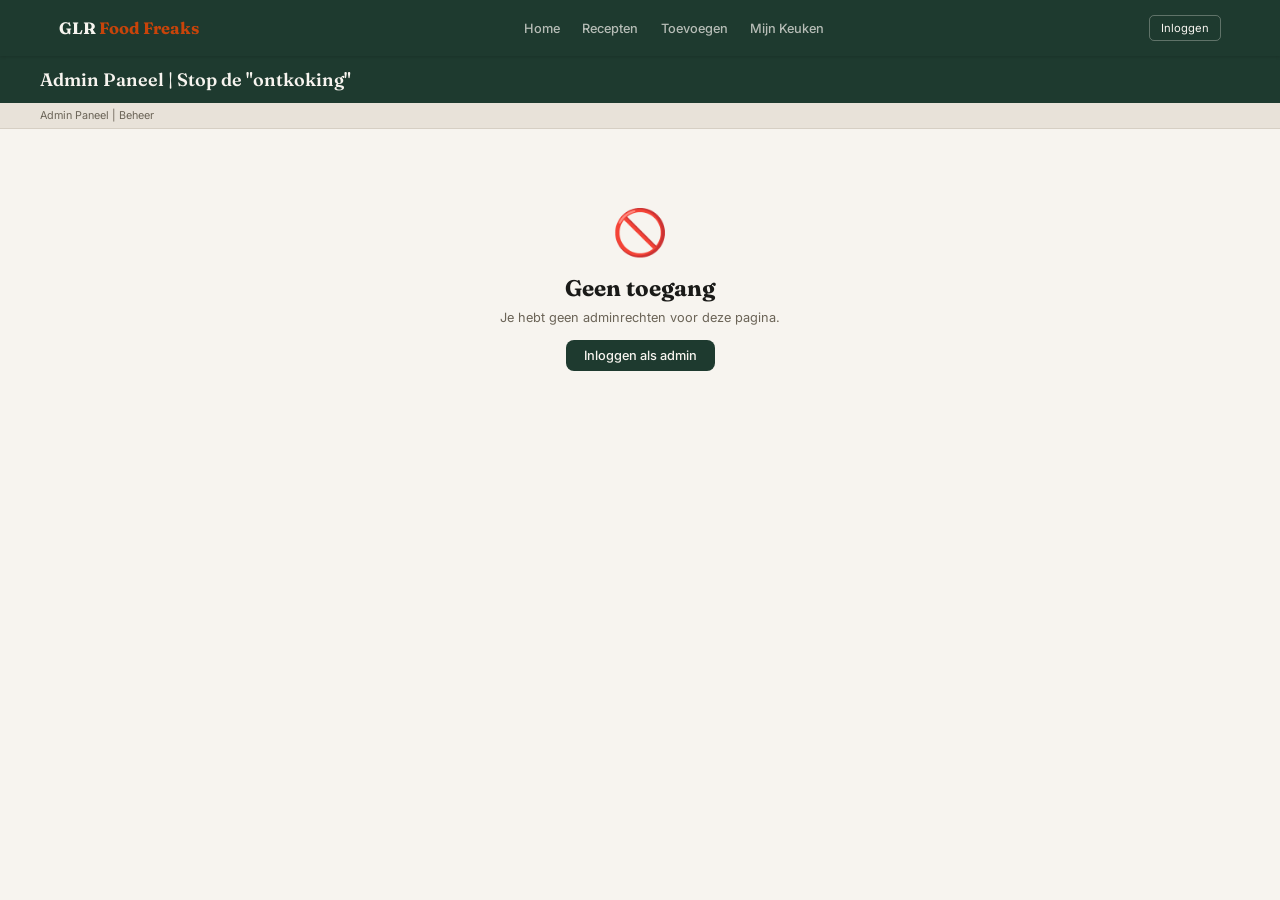
==== admin.html @ 1eb133ed "Add files via upload files" ====
<!DOCTYPE html>
<html lang="nl">
<head>
  <meta charset="UTF-8">
  <meta name="viewport" content="width=device-width, initial-scale=1.0">
  <title>Admin Paneel – Food Freaks</title>
  <link rel="stylesheet" href="css/style.css">
</head>
<body>
  <div id="nav"></div>

  <div class="page-header">
    <div class="page-header-inner">
      <h1>Admin Paneel | Stop de "ontkoking"</h1>
    </div>
  </div>
  <div class="page-sub"><div class="page-sub-inner">Admin Paneel | Beheer</div></div>

  <!-- No access -->
  <div id="noAccess" style="display:none" class="no-access">
    <div class="icon">🚫</div>
    <h2>Geen toegang</h2>
    <p>Je hebt geen adminrechten voor deze pagina.</p>
    <a href="login.html?from=admin.html" class="btn btn-primary" style="margin-top:1rem">Inloggen als admin</a>
  </div>

  <!-- Admin content -->
  <div id="adminContent" style="display:none">
    <div class="container">
      <div style="display:grid;grid-template-columns:1fr 1fr 320px;gap:2rem">

        <!-- Gebruikers -->
        <div style="grid-column:1/3">
          <div class="section-heading">
            <h2>Gebruikersoverzicht</h2>
          </div>
          <p style="font-size:.72rem;color:var(--muted-fg);margin-bottom:.5rem">Tabel met Gebruiker</p>
          <div class="table-wrap" style="margin-bottom:2rem">
            <table>
              <thead>
                <tr><th>Gebruiker</th><th>Rol</th><th>Status</th><th>Acties</th></tr>
              </thead>
              <tbody id="usersBody"></tbody>
            </table>
          </div>

          <!-- Content -->
          <div class="section-heading">
            <h2>Contentoverzicht</h2>
          </div>
          <p style="font-size:.72rem;color:var(--muted-fg);margin-bottom:.5rem">Tabel met Recept</p>
          <div class="table-wrap">
            <table>
              <thead>
                <tr><th>Recept</th><th>Auteur</th><th>Status</th><th>Acties</th></tr>
              </thead>
              <tbody id="contentBody"></tbody>
            </table>
          </div>
        </div>

        <!-- Review queue -->
        <div>
          <div class="section-heading">
            <h2>Review wachtrij</h2>
          </div>
          <div id="queueList"></div>
          <a href="nieuw-recept.html" class="btn btn-primary btn-full" style="margin-top:1.25rem">+ Nieuw Recept</a>
        </div>
      </div>
    </div>
  </div>

  <script src="js/auth.js"></script>
  <script src="js/nav.js"></script>
  <script src="js/data.js"></script>
  <script>
    renderNav('admin.html');
    const user = getSession();

    if (!user || user.role !== 'admin') {
      document.getElementById('noAccess').style.display = 'block';
    } else {
      document.getElementById('adminContent').style.display = 'block';
      renderAll();
    }

    function renderAll() {
      renderUsers();
      renderContent();
      renderQueue();
    }

    function renderUsers() {
      const accounts = getAccounts();
      const body = document.getElementById('usersBody');
      body.innerHTML = accounts.map((a, i) => `
        <tr>
          <td style="font-weight:500">${a.username}</td>
          <td><span class="badge ${a.role === 'admin' ? 'badge-red' : 'badge-gray'}">${a.role}</span></td>
          <td><span class="badge badge-green">Actief</span></td>
          <td>
            <div style="display:flex;gap:.4rem">
              ${a.username !== 'ikbenadmin123'
                ? `<button class="btn btn-sm btn-outline" onclick="toggleAdmin('${a.username}')">
                    ${a.role === 'admin' ? 'Verwijder admin' : 'Maak admin'}
                  </button>
                  <button class="btn btn-sm btn-danger" onclick="verwijderGebruiker('${a.username}')">Verwijder</button>`
                : '<span style="font-size:.72rem;color:var(--muted-fg)">Hoofdaccount</span>'
              }
            </div>
          </td>
        </tr>
      `).join('');
    }

    function renderContent() {
      const recepten = getRecepten();
      const body = document.getElementById('contentBody');
      body.innerHTML = recepten.map(r => `
        <tr>
          <td style="font-weight:500">${r.title}</td>
          <td>${r.author}</td>
          <td>
            <span class="badge ${r.status === 'Gepubliceerd' ? 'badge-green' : 'badge-gray'}">${r.status}</span>
          </td>
          <td>
            <div style="display:flex;gap:.4rem">
              <button class="btn btn-sm btn-outline" onclick="toggleStatus(${r.id})">
                ${r.status === 'Gepubliceerd' ? 'Concept' : 'Publiceer'}
              </button>
              <a href="recept-detail.html?id=${r.id}" class="btn btn-sm btn-outline">Bekijk</a>
              <button class="btn btn-sm btn-danger" onclick="verwijderRecept(${r.id})">Verwijder</button>
            </div>
          </td>
        </tr>
      `).join('');
    }

    function renderQueue() {
      const recepten = getRecepten();
      const concepts = recepten.filter(r => r.status === 'Concept');
      const gepubliceerd = recepten.filter(r => r.status === 'Gepubliceerd');
      const items = [
        { label: 'Nieuwe Recepten te Controleren:', count: concepts.length },
        { label: 'Gepubliceerde Recepten:', count: gepubliceerd.length },
        { label: 'Totaal Recepten:', count: recepten.length },
        { label: 'Geregistreerde Gebruikers:', count: getAccounts().length },
      ];
      document.getElementById('queueList').innerHTML = items.map(item => `
        <div class="queue-item">
          <p>${item.label}</p>
          <span class="queue-count ${item.count > 0 && item.label.includes('Controleren') ? 'highlight' : ''}">${item.count}</span>
        </div>
      `).join('');
    }

    function toggleAdmin(username) {
      const accounts = getAccounts();
      const acc = accounts.find(a => a.username === username);
      if (acc) { acc.role = acc.role === 'admin' ? 'user' : 'admin'; saveAccounts(accounts); }
      renderUsers();
    }

    function verwijderGebruiker(username) {
      if (!confirm('Gebruiker "' + username + '" verwijderen?')) return;
      const accounts = getAccounts().filter(a => a.username !== username);
      saveAccounts(accounts);
      renderUsers();
      renderQueue();
    }

    function toggleStatus(id) {
      const r = getRecept(id);
      if (!r) return;
      r.status = r.status === 'Gepubliceerd' ? 'Concept' : 'Gepubliceerd';
      saveRecept(r);
      renderContent();
      renderQueue();
    }

    function verwijderRecept(id) {
      if (!confirm('Dit recept verwijderen?')) return;
      deleteRecept(id);
      renderContent();
      renderQueue();
    }
  </script>
</body>
</html>
---- css/style.css ----
@import url('https://fonts.googleapis.com/css2?family=Fraunces:opsz,wght@9..144,400;9..144,600;9..144,700&family=Inter:wght@400;500;600&display=swap');

*, *::before, *::after { box-sizing: border-box; margin: 0; padding: 0; }

:root {
  --bg:       #f7f4ef;
  --fg:       #1a1a18;
  --card:     #ffffff;
  --primary:  #1e3a2f;
  --prim-fg:  #f7f4ef;
  --secondary:#e8e2d9;
  --muted:    #ede8e0;
  --muted-fg: #6b6457;
  --accent:   #c8440a;
  --border:   #d6cfc4;
  --display:  'Fraunces', serif;
  --body:     'Inter', sans-serif;
  --radius:   8px;
}

html { font-family: var(--body); background: var(--bg); color: var(--fg); font-size: 15px; }
body { min-height: 100vh; }
a { color: inherit; text-decoration: none; }
button { cursor: pointer; font-family: var(--body); }
input, select, textarea { font-family: var(--body); }

/* ── Nav ── */
#nav {
  position: sticky; top: 0; z-index: 100;
  background: var(--primary); color: var(--prim-fg);
  height: 56px; display: flex; align-items: center;
  box-shadow: 0 1px 3px rgba(0,0,0,.15);
}
.nav-inner {
  max-width: 1200px; margin: 0 auto; padding: 0 1.25rem;
  width: 100%; display: flex; align-items: center; justify-content: space-between;
}
.nav-logo { font-family: var(--display); font-weight: 700; font-size: 1.1rem; }
.nav-logo span { color: var(--accent); }
.nav-links { display: flex; gap: 1.5rem; align-items: center; }
.nav-links a {
  font-size: .85rem; font-weight: 500; color: rgba(247,244,239,.7);
  transition: color .15s;
}
.nav-links a:hover, .nav-links a.active { color: var(--accent); }
.nav-right { display: flex; gap: .6rem; align-items: center; }
.nav-user { font-size: .75rem; color: rgba(247,244,239,.7); }
.badge-admin {
  background: rgba(200,68,10,.8); color: #fff;
  font-size: .65rem; font-weight: 700; padding: 1px 5px; border-radius: 4px;
  margin-left: 5px; vertical-align: middle;
}
.btn-nav {
  font-size: .75rem; border: 1px solid rgba(247,244,239,.3);
  background: transparent; color: var(--prim-fg);
  padding: .35rem .75rem; border-radius: 5px; transition: background .15s;
}
.btn-nav:hover { background: rgba(247,244,239,.1); }

/* ── Layout ── */
.page-header {
  background: var(--primary); color: var(--prim-fg);
  padding: .8rem 1.25rem;
}
.page-header-inner { max-width: 1200px; margin: 0 auto; display: flex; align-items: center; gap: .75rem; }
.page-header h1 { font-family: var(--display); font-size: 1.2rem; font-weight: 600; }
.page-sub { background: var(--secondary); border-bottom: 1px solid var(--border); padding: .4rem 1.25rem; }
.page-sub-inner { max-width: 1200px; margin: 0 auto; font-size: .72rem; color: var(--muted-fg); }
.container { max-width: 1200px; margin: 0 auto; padding: 2rem 1.25rem; }

/* ── Buttons ── */
.btn {
  display: inline-flex; align-items: center; justify-content: center;
  padding: .55rem 1.2rem; border-radius: var(--radius);
  font-size: .85rem; font-weight: 500; border: none; transition: opacity .15s, background .15s;
}
.btn:hover { opacity: .88; }
.btn-primary   { background: var(--primary); color: var(--prim-fg); }
.btn-accent    { background: var(--accent);  color: #fff; }
.btn-outline   { background: transparent; border: 1px solid var(--border); color: var(--fg); }
.btn-outline:hover { background: var(--muted); opacity: 1; }
.btn-danger    { background: #fef2f2; color: #b91c1c; border: 1px solid #fecaca; }
.btn-danger:hover { background: #fee2e2; opacity: 1; }
.btn-sm { padding: .3rem .7rem; font-size: .75rem; }
.btn-full { width: 100%; }

/* ── Forms ── */
.form-group { margin-bottom: 1.1rem; }
.form-group label { display: block; font-size: .72rem; font-weight: 600; color: var(--muted-fg); text-transform: uppercase; letter-spacing: .04em; margin-bottom: .4rem; }
.form-control {
  width: 100%; border: 1px solid var(--border); border-radius: var(--radius);
  padding: .6rem .85rem; font-size: .85rem; background: var(--bg);
  color: var(--fg); outline: none; transition: box-shadow .15s;
}
.form-control:focus { box-shadow: 0 0 0 2px var(--primary); border-color: var(--primary); }
.error-msg {
  font-size: .75rem; color: var(--accent);
  background: rgba(200,68,10,.08); border: 1px solid rgba(200,68,10,.2);
  border-radius: var(--radius); padding: .5rem .75rem; margin-bottom: .8rem;
}

/* ── Cards ── */
.card {
  background: var(--card); border: 1px solid var(--border);
  border-radius: var(--radius); overflow: hidden;
}
.card-body { padding: 1.25rem; }
.recipe-card { cursor: pointer; transition: box-shadow .15s; }
.recipe-card:hover { box-shadow: 0 4px 16px rgba(0,0,0,.1); }
.recipe-thumb {
  background: var(--muted); height: 130px;
  display: flex; align-items: center; justify-content: center; font-size: 2.5rem;
  transition: background .15s;
}
.recipe-card:hover .recipe-thumb { background: var(--secondary); }
.recipe-info { padding: .65rem; }
.recipe-title { font-size: .8rem; font-weight: 600; line-height: 1.3; margin-bottom: .25rem; }
.stars { color: var(--accent); font-size: .75rem; }
.recipe-meta { font-size: .72rem; color: var(--muted-fg); margin-top: .2rem; }

/* ── Grids ── */
.grid-4 { display: grid; grid-template-columns: repeat(4, 1fr); gap: 1rem; }
.grid-2 { display: grid; grid-template-columns: repeat(2, 1fr); gap: 1rem; }
@media (max-width: 900px) { .grid-4 { grid-template-columns: repeat(2,1fr); } }
@media (max-width: 500px) { .grid-4, .grid-2 { grid-template-columns: 1fr; } }

/* ── Tables ── */
.table-wrap { border-radius: var(--radius); overflow: hidden; border: 1px solid var(--border); }
table { width: 100%; border-collapse: collapse; font-size: .82rem; }
thead { background: var(--muted); }
th { padding: .55rem 1rem; text-align: left; font-size: .72rem; font-weight: 600; color: var(--muted-fg); }
td { padding: .6rem 1rem; border-top: 1px solid var(--border); }
tr:hover td { background: rgba(0,0,0,.015); }

/* ── Status badges ── */
.badge {
  display: inline-block; font-size: .7rem; font-weight: 600;
  padding: .15rem .55rem; border-radius: 99px;
}
.badge-green { background: #dcfce7; color: #15803d; }
.badge-gray  { background: var(--secondary); color: var(--muted-fg); }
.badge-red   { background: #fee2e2; color: #b91c1c; }

/* ── Tabs ── */
.tabs { display: flex; border: 1px solid var(--border); border-radius: var(--radius); overflow: hidden; width: fit-content; margin-bottom: 1.5rem; }
.tab-btn {
  display: flex; align-items: center; gap: .5rem;
  padding: .75rem 1.25rem; font-size: .83rem; font-weight: 500;
  background: var(--card); border: none; color: var(--muted-fg); transition: background .15s, color .15s;
}
.tab-btn.active { background: var(--primary); color: var(--prim-fg); }
.tab-num {
  width: 22px; height: 22px; border-radius: 50%;
  display: flex; align-items: center; justify-content: center;
  font-size: .7rem; font-weight: 700; background: var(--secondary); color: var(--muted-fg);
}
.tab-btn.active .tab-num { background: var(--accent); color: #fff; }
.tab-panel { display: none; }
.tab-panel.active { display: block; }

/* ── Sidebar layout ── */
.layout-sidebar { display: flex; gap: 1.5rem; }
.sidebar { width: 210px; flex-shrink: 0; }
.sidebar-card { background: var(--card); border: 1px solid var(--border); border-radius: var(--radius); padding: 1rem; position: sticky; top: 72px; }
.sidebar-section { margin-bottom: 1.1rem; }
.sidebar-section h4 { font-size: .8rem; font-weight: 600; margin-bottom: .5rem; }
.sidebar-section label { display: flex; gap: .5rem; font-size: .75rem; padding: .2rem 0; cursor: pointer; align-items: center; }
.sidebar-section select { width: 100%; font-size: .75rem; border: 1px solid var(--border); border-radius: 5px; padding: .3rem .5rem; background: var(--bg); }
.sidebar-title { font-size: .7rem; font-weight: 700; text-transform: uppercase; letter-spacing: .05em; color: var(--muted-fg); margin-bottom: .6rem; }
@media (max-width: 768px) { .sidebar { display: none; } }

/* ── Hero ── */
.hero {
  background: var(--primary); color: var(--prim-fg);
  padding: 3.5rem 1.25rem; position: relative; overflow: hidden;
}
.hero-inner { max-width: 1200px; margin: 0 auto; display: grid; grid-template-columns: 1fr 1fr; gap: 2.5rem; align-items: center; }
.hero-eyebrow { font-size: .7rem; font-weight: 600; letter-spacing: .1em; text-transform: uppercase; color: var(--accent); margin-bottom: .5rem; }
.hero h1 { font-family: var(--display); font-size: 3rem; font-weight: 700; line-height: 1.1; margin-bottom: 1rem; }
.hero h1 em { color: var(--accent); font-style: normal; }
.hero p { font-size: .85rem; color: rgba(247,244,239,.65); max-width: 420px; margin-bottom: 1.5rem; line-height: 1.6; }
.hero-img { width: 100%; height: 280px; object-fit: cover; border-radius: var(--radius); box-shadow: 0 8px 32px rgba(0,0,0,.25); }
@media (max-width: 700px) { .hero-inner { grid-template-columns: 1fr; } .hero-img { display: none; } .hero h1 { font-size: 2rem; } }

/* ── Search bar ── */
.searchbar { background: var(--secondary); border-bottom: 1px solid var(--border); padding: 1rem 1.25rem; }
.searchbar-inner { max-width: 1200px; margin: 0 auto; }
.search-row { display: flex; gap: .5rem; max-width: 500px; }
.search-row input { flex: 1; }
.quick-filters { display: flex; gap: .4rem; margin-top: .6rem; align-items: center; flex-wrap: wrap; }
.quick-filters span { font-size: .72rem; color: var(--muted-fg); font-weight: 500; }
.filter-tag {
  font-size: .72rem; padding: .2rem .75rem; border: 1px solid var(--border);
  border-radius: 99px; background: var(--card); cursor: pointer; transition: background .15s;
}
.filter-tag:hover { background: var(--muted); }

/* ── Step indicator ── */
.steps { display: flex; gap: .5rem; flex-wrap: wrap; margin-bottom: 1rem; }
.step-btn {
  width: 36px; height: 36px; border-radius: 50%; border: 1px solid var(--border);
  background: var(--card); font-size: .82rem; font-weight: 500; transition: all .15s;
}
.step-btn.active { background: var(--primary); color: var(--prim-fg); border-color: var(--primary); }

/* ── Upload zone ── */
.upload-zone {
  border: 2px dashed var(--border); border-radius: var(--radius);
  height: 130px; display: flex; flex-direction: column; align-items: center;
  justify-content: center; color: var(--muted-fg); cursor: pointer; transition: background .15s;
  font-size: .83rem; gap: .4rem;
}
.upload-zone:hover { background: var(--muted); }

/* ── Ingredient rows ── */
.ing-row { display: flex; gap: .5rem; align-items: center; margin-bottom: .5rem; }
.ing-row input.amount { width: 100px; }
.ing-row .remove-btn { background: none; border: none; color: var(--muted-fg); font-size: 1rem; padding: 0 .25rem; }
.ing-row .remove-btn:hover { color: var(--accent); }

/* ── Comment ── */
.comment-item { display: flex; gap: .75rem; background: var(--card); border: 1px solid var(--border); border-radius: var(--radius); padding: .75rem; margin-bottom: .5rem; }
.avatar { width: 30px; height: 30px; border-radius: 50%; background: var(--secondary); display: flex; align-items: center; justify-content: center; font-size: .75rem; font-weight: 600; flex-shrink: 0; }
.comment-name { font-size: .75rem; font-weight: 600; }
.comment-text { font-size: .75rem; color: var(--muted-fg); margin-top: .15rem; }

/* ── Login page ── */
.login-page { display: flex; align-items: center; justify-content: center; min-height: 100vh; padding: 1.5rem; }
.login-box { width: 100%; max-width: 380px; }
.login-logo { text-align: center; margin-bottom: 2rem; }
.login-logo h1 { font-family: var(--display); font-size: 1.9rem; font-weight: 700; color: var(--primary); }
.login-logo h1 span { color: var(--accent); }
.login-logo p { font-size: .8rem; color: var(--muted-fg); margin-top: .25rem; }
.login-tabs { display: grid; grid-template-columns: 1fr 1fr; border-bottom: 1px solid var(--border); }
.login-tab { padding: .9rem; font-size: .85rem; font-weight: 500; border: none; background: var(--card); color: var(--muted-fg); transition: all .15s; }
.login-tab.active { background: var(--primary); color: var(--prim-fg); }
.login-form-body { padding: 1.5rem; }

/* ── Review queue ── */
.queue-item { display: flex; justify-content: space-between; align-items: center; background: var(--card); border: 1px solid var(--border); border-radius: var(--radius); padding: .85rem 1rem; margin-bottom: .5rem; }
.queue-item p { font-size: .8rem; font-weight: 500; }
.queue-count { font-size: .75rem; font-weight: 700; padding: .2rem .65rem; border-radius: 99px; background: var(--secondary); color: var(--muted-fg); }
.queue-count.highlight { background: var(--accent); color: #fff; }

/* ── Section heading ── */
.section-heading { display: flex; justify-content: space-between; align-items: center; margin-bottom: 1rem; }
.section-heading h2 { font-family: var(--display); font-size: 1.15rem; font-weight: 600; }

/* ── No-access ── */
.no-access { text-align: center; padding: 5rem 1rem; }
.no-access .icon { font-size: 3rem; margin-bottom: 1rem; }
.no-access h2 { font-family: var(--display); font-size: 1.5rem; margin-bottom: .5rem; }
.no-access p { color: var(--muted-fg); font-size: .85rem; }

/* ── Back button ── */
.back-btn { background: none; border: none; color: rgba(247,244,239,.7); font-size: .85rem; cursor: pointer; }
.back-btn:hover { color: var(--prim-fg); }

/* ── Two-col dashboard ── */
.dash-grid { display: grid; grid-template-columns: 1fr 1fr; gap: 2rem; }
@media (max-width: 760px) { .dash-grid { grid-template-columns: 1fr; } .layout-sidebar { flex-direction: column; } }
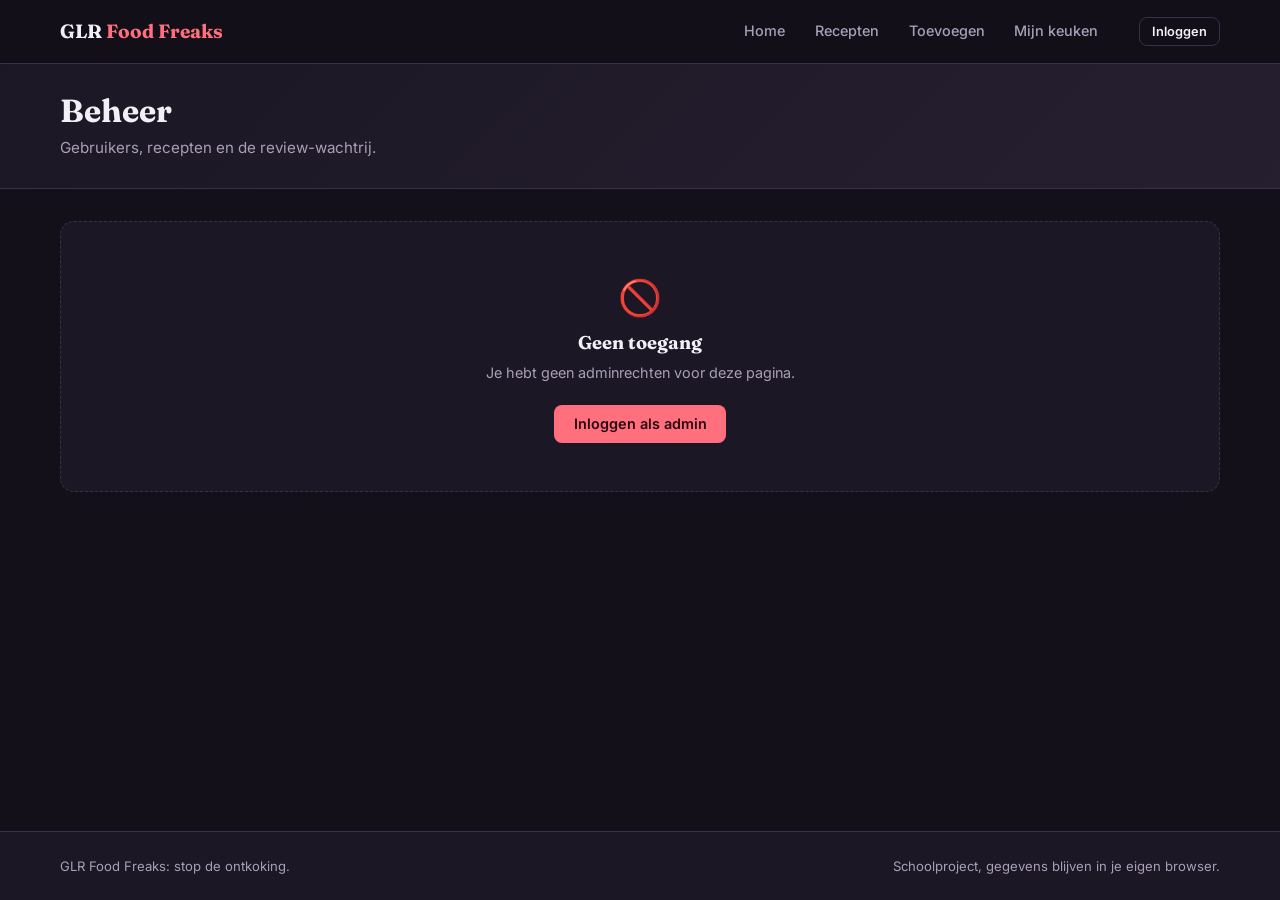
==== commit 5bd917ea: "was verkeerde map sorry" ====
--- a/admin.html
+++ b/admin.html
@@ -3,188 +3,67 @@
 <head>
   <meta charset="UTF-8">
   <meta name="viewport" content="width=device-width, initial-scale=1.0">
-  <title>Admin Paneel – Food Freaks</title>
+  <meta name="color-scheme" content="dark">
+  <title>Beheer – Food Freaks</title>
   <link rel="stylesheet" href="css/style.css">
+  <script src="js/auth.js" defer></script>
+  <script src="js/data.js" defer></script>
+  <script src="js/ui.js" defer></script>
+  <script src="js/nav.js" defer></script>
+  <script src="js/pages/admin.js" defer></script>
 </head>
 <body>
-  <div id="nav"></div>
+  <a class="skip-link" href="#main">Naar de inhoud</a>
+  <header id="site-header" class="site-header"></header>
 
-  <div class="page-header">
-    <div class="page-header-inner">
-      <h1>Admin Paneel | Stop de "ontkoking"</h1>
+  <section class="page-hero">
+    <div class="page-hero-inner">
+      <h1>Beheer</h1>
+      <p>Gebruikers, recepten en de review-wachtrij.</p>
     </div>
-  </div>
-  <div class="page-sub"><div class="page-sub-inner">Admin Paneel | Beheer</div></div>
+  </section>
 
-  <!-- No access -->
-  <div id="noAccess" style="display:none" class="no-access">
-    <div class="icon">🚫</div>
-    <h2>Geen toegang</h2>
-    <p>Je hebt geen adminrechten voor deze pagina.</p>
-    <a href="login.html?from=admin.html" class="btn btn-primary" style="margin-top:1rem">Inloggen als admin</a>
-  </div>
+  <main id="main" class="container">
+    <div id="noAccess" hidden>
+      <div class="empty-state">
+        <span class="empty-icon" aria-hidden="true">🚫</span>
+        <h3>Geen toegang</h3>
+        <p>Je hebt geen adminrechten voor deze pagina.</p>
+        <a href="login.html?from=admin.html" class="btn btn-primary">Inloggen als admin</a>
+      </div>
+    </div>
 
-  <!-- Admin content -->
-  <div id="adminContent" style="display:none">
-    <div class="container">
-      <div style="display:grid;grid-template-columns:1fr 1fr 320px;gap:2rem">
-
-        <!-- Gebruikers -->
-        <div style="grid-column:1/3">
-          <div class="section-heading">
-            <h2>Gebruikersoverzicht</h2>
-          </div>
-          <p style="font-size:.72rem;color:var(--muted-fg);margin-bottom:.5rem">Tabel met Gebruiker</p>
-          <div class="table-wrap" style="margin-bottom:2rem">
+    <div id="adminContent" class="admin-grid" hidden>
+      <div>
+        <section class="section" aria-labelledby="usersTitle">
+          <div class="section-heading"><h2 id="usersTitle">Gebruikers</h2></div>
+          <div class="table-wrap">
             <table>
-              <thead>
-                <tr><th>Gebruiker</th><th>Rol</th><th>Status</th><th>Acties</th></tr>
-              </thead>
+              <thead><tr><th scope="col">Gebruiker</th><th scope="col">Rol</th><th scope="col">Acties</th></tr></thead>
               <tbody id="usersBody"></tbody>
             </table>
           </div>
+        </section>
 
-          <!-- Content -->
-          <div class="section-heading">
-            <h2>Contentoverzicht</h2>
-          </div>
-          <p style="font-size:.72rem;color:var(--muted-fg);margin-bottom:.5rem">Tabel met Recept</p>
+        <section class="section" aria-labelledby="contentTitle">
+          <div class="section-heading"><h2 id="contentTitle">Recepten</h2></div>
           <div class="table-wrap">
             <table>
-              <thead>
-                <tr><th>Recept</th><th>Auteur</th><th>Status</th><th>Acties</th></tr>
-              </thead>
+              <thead><tr><th scope="col">Recept</th><th scope="col">Auteur</th><th scope="col">Status</th><th scope="col">Acties</th></tr></thead>
               <tbody id="contentBody"></tbody>
             </table>
           </div>
-        </div>
+        </section>
+      </div>
 
-        <!-- Review queue -->
-        <div>
-          <div class="section-heading">
-            <h2>Review wachtrij</h2>
-          </div>
-          <div id="queueList"></div>
-          <a href="nieuw-recept.html" class="btn btn-primary btn-full" style="margin-top:1.25rem">+ Nieuw Recept</a>
-        </div>
-      </div>
+      <aside aria-labelledby="queueTitle">
+        <div class="section-heading"><h2 id="queueTitle">Review-wachtrij</h2></div>
+        <div class="stats" id="queueStats"></div>
+        <a href="nieuw-recept.html" class="btn btn-primary btn-block">Nieuw recept</a>
+      </aside>
     </div>
-  </div>
+  </main>
 
-  <script src="js/auth.js"></script>
-  <script src="js/nav.js"></script>
-  <script src="js/data.js"></script>
-  <script>
-    renderNav('admin.html');
-    const user = getSession();
-
-    if (!user || user.role !== 'admin') {
-      document.getElementById('noAccess').style.display = 'block';
-    } else {
-      document.getElementById('adminContent').style.display = 'block';
-      renderAll();
-    }
-
-    function renderAll() {
-      renderUsers();
-      renderContent();
-      renderQueue();
-    }
-
-    function renderUsers() {
-      const accounts = getAccounts();
-      const body = document.getElementById('usersBody');
-      body.innerHTML = accounts.map((a, i) => `
-        <tr>
-          <td style="font-weight:500">${a.username}</td>
-          <td><span class="badge ${a.role === 'admin' ? 'badge-red' : 'badge-gray'}">${a.role}</span></td>
-          <td><span class="badge badge-green">Actief</span></td>
-          <td>
-            <div style="display:flex;gap:.4rem">
-              ${a.username !== 'ikbenadmin123'
-                ? `<button class="btn btn-sm btn-outline" onclick="toggleAdmin('${a.username}')">
-                    ${a.role === 'admin' ? 'Verwijder admin' : 'Maak admin'}
-                  </button>
-                  <button class="btn btn-sm btn-danger" onclick="verwijderGebruiker('${a.username}')">Verwijder</button>`
-                : '<span style="font-size:.72rem;color:var(--muted-fg)">Hoofdaccount</span>'
-              }
-            </div>
-          </td>
-        </tr>
-      `).join('');
-    }
-
-    function renderContent() {
-      const recepten = getRecepten();
-      const body = document.getElementById('contentBody');
-      body.innerHTML = recepten.map(r => `
-        <tr>
-          <td style="font-weight:500">${r.title}</td>
-          <td>${r.author}</td>
-          <td>
-            <span class="badge ${r.status === 'Gepubliceerd' ? 'badge-green' : 'badge-gray'}">${r.status}</span>
-          </td>
-          <td>
-            <div style="display:flex;gap:.4rem">
-              <button class="btn btn-sm btn-outline" onclick="toggleStatus(${r.id})">
-                ${r.status === 'Gepubliceerd' ? 'Concept' : 'Publiceer'}
-              </button>
-              <a href="recept-detail.html?id=${r.id}" class="btn btn-sm btn-outline">Bekijk</a>
-              <button class="btn btn-sm btn-danger" onclick="verwijderRecept(${r.id})">Verwijder</button>
-            </div>
-          </td>
-        </tr>
-      `).join('');
-    }
-
-    function renderQueue() {
-      const recepten = getRecepten();
-      const concepts = recepten.filter(r => r.status === 'Concept');
-      const gepubliceerd = recepten.filter(r => r.status === 'Gepubliceerd');
-      const items = [
-        { label: 'Nieuwe Recepten te Controleren:', count: concepts.length },
-        { label: 'Gepubliceerde Recepten:', count: gepubliceerd.length },
-        { label: 'Totaal Recepten:', count: recepten.length },
-        { label: 'Geregistreerde Gebruikers:', count: getAccounts().length },
-      ];
-      document.getElementById('queueList').innerHTML = items.map(item => `
-        <div class="queue-item">
-          <p>${item.label}</p>
-          <span class="queue-count ${item.count > 0 && item.label.includes('Controleren') ? 'highlight' : ''}">${item.count}</span>
-        </div>
-      `).join('');
-    }
-
-    function toggleAdmin(username) {
-      const accounts = getAccounts();
-      const acc = accounts.find(a => a.username === username);
-      if (acc) { acc.role = acc.role === 'admin' ? 'user' : 'admin'; saveAccounts(accounts); }
-      renderUsers();
-    }
-
-    function verwijderGebruiker(username) {
-      if (!confirm('Gebruiker "' + username + '" verwijderen?')) return;
-      const accounts = getAccounts().filter(a => a.username !== username);
-      saveAccounts(accounts);
-      renderUsers();
-      renderQueue();
-    }
-
-    function toggleStatus(id) {
-      const r = getRecept(id);
-      if (!r) return;
-      r.status = r.status === 'Gepubliceerd' ? 'Concept' : 'Gepubliceerd';
-      saveRecept(r);
-      renderContent();
-      renderQueue();
-    }
-
-    function verwijderRecept(id) {
-      if (!confirm('Dit recept verwijderen?')) return;
-      deleteRecept(id);
-      renderContent();
-      renderQueue();
-    }
-  </script>
+  <footer id="site-footer" class="site-footer"></footer>
 </body>
 </html>
--- a/css/style.css
+++ b/css/style.css
@@ -1,261 +1,331 @@
-@import url('https://fonts.googleapis.com/css2?family=Fraunces:opsz,wght@9..144,400;9..144,600;9..144,700&family=Inter:wght@400;500;600&display=swap');
-
+@import url('https://fonts.googleapis.com/css2?family=Fraunces:opsz,wght@9..144,500;9..144,700&family=Inter:wght@400;500;600&display=swap');
+
+/* ==========================================================================
+   Design tokens
+   ========================================================================== */
+:root {
+  color-scheme: dark;
+
+  --bg:            #14101a;
+  --surface:       #1c1724;
+  --surface-2:     #251f30;
+  --surface-3:     #30293d;
+  --border:        #36304a;
+  --text:          #f3eff7;
+  --muted:         #a89fb8;
+
+  --accent:        #ff6f7d;
+  --accent-strong: #ff8a94;
+  --accent-ink:    #2a0a10;
+  --accent-soft:   rgba(255, 111, 125, .14);
+
+  --success:       #4fe0a4;
+  --success-soft:  rgba(79, 224, 164, .14);
+  --danger:        #ff6b6b;
+  --danger-soft:   rgba(255, 107, 107, .14);
+
+  --font-display:  'Fraunces', Georgia, serif;
+  --font-body:     'Inter', system-ui, -apple-system, 'Segoe UI', sans-serif;
+
+  --radius:        14px;
+  --radius-sm:     8px;
+  --shadow:        0 12px 32px rgba(0, 0, 0, .35);
+  --ease:          .18s ease;
+  --header-h:      64px;
+}
+
+/* ==========================================================================
+   Base
+   ========================================================================== */
 *, *::before, *::after { box-sizing: border-box; margin: 0; padding: 0; }
 
-:root {
-  --bg:       #f7f4ef;
-  --fg:       #1a1a18;
-  --card:     #ffffff;
-  --primary:  #1e3a2f;
-  --prim-fg:  #f7f4ef;
-  --secondary:#e8e2d9;
-  --muted:    #ede8e0;
-  --muted-fg: #6b6457;
-  --accent:   #c8440a;
-  --border:   #d6cfc4;
-  --display:  'Fraunces', serif;
-  --body:     'Inter', sans-serif;
-  --radius:   8px;
+html { font-family: var(--font-body); font-size: 16px; background: var(--bg); color: var(--text); scroll-padding-top: calc(var(--header-h) + 1rem); }
+body { min-height: 100vh; display: flex; flex-direction: column; line-height: 1.55; }
+main { flex: 1; }
+img { display: block; max-width: 100%; }
+a { color: inherit; text-decoration: none; }
+button, input, select, textarea { font: inherit; color: inherit; }
+button { cursor: pointer; }
+ul, ol { list-style: none; }
+h1, h2, h3 { font-family: var(--font-display); line-height: 1.2; }
+[hidden] { display: none !important; }
+
+:focus-visible { outline: 2px solid var(--accent); outline-offset: 2px; }
+
+.visually-hidden { position: absolute; width: 1px; height: 1px; overflow: hidden; clip: rect(0 0 0 0); white-space: nowrap; }
+.skip-link { position: absolute; left: 1rem; top: -4rem; z-index: 300; background: var(--accent); color: var(--accent-ink); padding: .5rem 1rem; border-radius: var(--radius-sm); font-weight: 600; }
+.skip-link:focus { top: 1rem; }
+.muted { color: var(--muted); }
+
+.container { width: 100%; max-width: 1200px; margin: 0 auto; padding: 2rem 1.25rem; }
+.container-narrow { max-width: 880px; }
+
+/* ==========================================================================
+   Header & navigation
+   ========================================================================== */
+.site-header { position: sticky; top: 0; z-index: 100; height: var(--header-h); background: rgba(20, 16, 26, .92); backdrop-filter: blur(10px); border-bottom: 1px solid var(--border); }
+.header-inner { max-width: 1200px; height: 100%; margin: 0 auto; padding: 0 1.25rem; display: flex; align-items: center; justify-content: space-between; gap: 1rem; }
+.brand { font-family: var(--font-display); font-weight: 700; font-size: 1.2rem; }
+.brand span { color: var(--accent); }
+
+.site-nav { display: flex; align-items: center; gap: 1.75rem; }
+.nav-links { display: flex; gap: .25rem; }
+.nav-links a { display: block; padding: .45rem .8rem; border-radius: 99px; font-size: .9rem; font-weight: 500; color: var(--muted); transition: color var(--ease), background var(--ease); }
+.nav-links a:hover { color: var(--text); background: var(--surface-2); }
+.nav-links a[aria-current="page"] { color: var(--accent-ink); background: var(--accent); }
+.nav-user { display: flex; align-items: center; gap: .6rem; font-size: .85rem; color: var(--muted); }
+.nav-toggle { display: none; background: none; border: 1px solid var(--border); border-radius: var(--radius-sm); width: 40px; height: 40px; font-size: 1.2rem; }
+
+@media (max-width: 860px) {
+  .nav-toggle { display: block; }
+  .site-nav { position: absolute; top: var(--header-h); left: 0; right: 0; flex-direction: column; align-items: stretch; gap: 1rem; padding: 1rem 1.25rem 1.25rem; background: var(--surface); border-bottom: 1px solid var(--border); display: none; }
+  .site-nav.is-open { display: flex; }
+  .nav-links { flex-direction: column; }
+  .nav-user { justify-content: space-between; }
 }
 
-html { font-family: var(--body); background: var(--bg); color: var(--fg); font-size: 15px; }
-body { min-height: 100vh; }
-a { color: inherit; text-decoration: none; }
-button { cursor: pointer; font-family: var(--body); }
-input, select, textarea { font-family: var(--body); }
-
-/* ── Nav ── */
-#nav {
-  position: sticky; top: 0; z-index: 100;
-  background: var(--primary); color: var(--prim-fg);
-  height: 56px; display: flex; align-items: center;
-  box-shadow: 0 1px 3px rgba(0,0,0,.15);
+/* ==========================================================================
+   Buttons
+   ========================================================================== */
+.btn { display: inline-flex; align-items: center; justify-content: center; gap: .4rem; padding: .6rem 1.15rem; border: 1px solid transparent; border-radius: var(--radius-sm); font-size: .9rem; font-weight: 600; line-height: 1.2; transition: background var(--ease), border-color var(--ease), transform var(--ease), color var(--ease); }
+.btn:active { transform: translateY(1px); }
+.btn:disabled { opacity: .45; cursor: not-allowed; }
+.btn-primary { background: var(--accent); color: var(--accent-ink); }
+.btn-primary:hover:not(:disabled) { background: var(--accent-strong); }
+.btn-outline { background: transparent; border-color: var(--border); color: var(--text); }
+.btn-outline:hover:not(:disabled) { background: var(--surface-2); border-color: var(--surface-3); }
+.btn-ghost { background: transparent; color: var(--muted); }
+.btn-ghost:hover:not(:disabled) { color: var(--text); background: var(--surface-2); }
+.btn-danger { background: var(--danger-soft); color: var(--danger); border-color: rgba(255, 107, 107, .3); }
+.btn-danger:hover:not(:disabled) { background: rgba(255, 107, 107, .24); }
+.btn-sm { padding: .35rem .75rem; font-size: .8rem; }
+.btn-block { width: 100%; }
+.btn-saved { background: var(--success-soft); color: var(--success); border-color: rgba(79, 224, 164, .35); }
+.icon-btn { flex: none; width: 38px; height: 38px; display: grid; place-items: center; background: transparent; border: 1px solid var(--border); border-radius: var(--radius-sm); color: var(--muted); transition: color var(--ease), border-color var(--ease), background var(--ease); }
+.icon-btn:hover { color: var(--danger); border-color: var(--danger); background: var(--danger-soft); }
+
+/* ==========================================================================
+   Page hero & sections
+   ========================================================================== */
+.page-hero { background: linear-gradient(135deg, var(--surface) 0%, var(--surface-2) 100%); border-bottom: 1px solid var(--border); }
+.page-hero-inner { max-width: 1200px; margin: 0 auto; padding: 1.75rem 1.25rem; }
+.page-hero h1 { font-size: clamp(1.5rem, 3vw, 2rem); }
+.page-hero p { margin-top: .35rem; color: var(--muted); font-size: .95rem; }
+.back-link { display: inline-block; margin-bottom: .6rem; font-size: .85rem; color: var(--muted); transition: color var(--ease); }
+.back-link:hover { color: var(--accent); }
+
+.section { margin-bottom: 2.5rem; }
+.section-heading { display: flex; justify-content: space-between; align-items: center; gap: 1rem; margin-bottom: 1rem; }
+.section-heading h2 { font-size: 1.3rem; }
+
+.hero { background: radial-gradient(circle at 85% 20%, rgba(255, 111, 125, .18), transparent 55%), var(--surface); border-bottom: 1px solid var(--border); }
+.hero-inner { max-width: 1200px; margin: 0 auto; padding: 4rem 1.25rem; display: grid; grid-template-columns: 1.1fr 1fr; gap: 3rem; align-items: center; }
+.hero h1 { font-size: clamp(2.2rem, 5vw, 3.6rem); margin-bottom: 1rem; }
+.hero h1 em { font-style: normal; color: var(--accent); }
+.hero p { max-width: 460px; margin-bottom: 1.75rem; color: var(--muted); font-size: 1.05rem; }
+.hero-img { width: 100%; height: 320px; object-fit: cover; border-radius: var(--radius); box-shadow: var(--shadow); }
+@media (max-width: 800px) { .hero-inner { grid-template-columns: 1fr; padding: 2.5rem 1.25rem; gap: 1.75rem; } .hero-img { height: 200px; order: -1; } }
+
+.searchbar { background: var(--surface-2); border-bottom: 1px solid var(--border); }
+.searchbar-inner { max-width: 1200px; margin: 0 auto; padding: 1.25rem; }
+.search-row { display: flex; gap: .5rem; max-width: 560px; }
+.search-row .input { flex: 1; }
+.quick-filters { display: flex; flex-wrap: wrap; align-items: center; gap: .5rem; margin-top: .85rem; font-size: .85rem; color: var(--muted); }
+
+/* ==========================================================================
+   Chips, badges
+   ========================================================================== */
+.chip { display: inline-flex; align-items: center; gap: .35rem; padding: .3rem .85rem; border: 1px solid var(--border); border-radius: 99px; background: var(--surface); font-size: .82rem; color: var(--text); transition: background var(--ease), border-color var(--ease), color var(--ease); }
+button.chip:hover { background: var(--accent-soft); border-color: var(--accent); color: var(--accent-strong); }
+.chip-active { background: var(--accent-soft); border-color: var(--accent); color: var(--accent-strong); }
+
+.badge { display: inline-block; padding: .15rem .6rem; border-radius: 99px; font-size: .75rem; font-weight: 600; }
+.badge-success { background: var(--success-soft); color: var(--success); }
+.badge-muted { background: var(--surface-3); color: var(--muted); }
+.badge-accent { background: var(--accent-soft); color: var(--accent-strong); }
+.badge-soft { background: var(--surface-3); color: var(--text); }
+
+/* ==========================================================================
+   Cards & recipe grid
+   ========================================================================== */
+.card { background: var(--surface); border: 1px solid var(--border); border-radius: var(--radius); overflow: hidden; }
+.card-body { padding: 1.25rem; }
+.card-title { font-size: 1.05rem; margin-bottom: .75rem; }
+
+.grid { display: grid; grid-template-columns: repeat(auto-fill, minmax(220px, 1fr)); gap: 1.25rem; }
+.grid-compact { grid-template-columns: repeat(auto-fill, minmax(170px, 1fr)); }
+
+.recipe-card { transition: transform var(--ease), border-color var(--ease), box-shadow var(--ease); }
+.recipe-card:hover, .recipe-card:focus-within { transform: translateY(-3px); border-color: var(--accent); box-shadow: var(--shadow); }
+.recipe-link { display: block; height: 100%; }
+.recipe-img { width: 100%; aspect-ratio: 3 / 2; object-fit: cover; background: var(--surface-2); }
+.recipe-info { display: grid; gap: .35rem; padding: .9rem 1rem 1rem; justify-items: start; }
+.recipe-title { font-size: 1.02rem; }
+.recipe-meta { font-size: .8rem; color: var(--muted); }
+.stars { color: var(--accent); letter-spacing: .08em; font-size: .85rem; }
+
+.empty-state { grid-column: 1 / -1; display: grid; justify-items: center; gap: .5rem; padding: 3rem 1.5rem; text-align: center; border: 1px dashed var(--border); border-radius: var(--radius); background: var(--surface); }
+.empty-state .empty-icon { font-size: 2.2rem; }
+.empty-state h3 { font-size: 1.15rem; }
+.empty-state p { max-width: 380px; color: var(--muted); font-size: .9rem; }
+.empty-state .btn { margin-top: .75rem; }
+
+/* ==========================================================================
+   Layouts
+   ========================================================================== */
+.layout-sidebar { display: grid; grid-template-columns: 260px minmax(0, 1fr); gap: 1.75rem; align-items: start; }
+.filters { position: sticky; top: calc(var(--header-h) + 1rem); }
+.filters summary { padding: 1rem 1.25rem; font-weight: 600; cursor: pointer; list-style: none; }
+.filters summary::-webkit-details-marker { display: none; }
+.filters-body { display: grid; gap: 1.25rem; padding: 0 1.25rem 1.25rem; }
+fieldset { border: 0; display: grid; gap: .4rem; }
+legend { padding: 0; margin-bottom: .4rem; font-size: .85rem; font-weight: 600; }
+@media (max-width: 900px) { .layout-sidebar { grid-template-columns: 1fr; } .filters { position: static; } }
+
+.results-head { display: flex; flex-wrap: wrap; align-items: center; justify-content: space-between; gap: .75rem; margin-bottom: 1rem; }
+.active-filters { display: flex; gap: .5rem; flex-wrap: wrap; }
+
+.dash-grid { display: grid; grid-template-columns: 1fr 1fr; gap: 2rem; align-items: start; }
+.admin-grid { display: grid; grid-template-columns: minmax(0, 1fr) 300px; gap: 2rem; align-items: start; }
+@media (max-width: 960px) { .dash-grid, .admin-grid { grid-template-columns: 1fr; } }
+
+.stats { display: grid; grid-template-columns: repeat(auto-fit, minmax(150px, 1fr)); gap: 1rem; margin-bottom: 2rem; }
+.admin-grid .stats { grid-template-columns: 1fr; margin-bottom: 1rem; }
+.stat { padding: 1rem 1.25rem; background: var(--surface); border: 1px solid var(--border); border-radius: var(--radius); }
+.stat-value { display: block; font-family: var(--font-display); font-size: 1.9rem; font-weight: 700; }
+.stat-label { font-size: .82rem; color: var(--muted); }
+.stat-highlight { border-color: var(--accent); background: var(--accent-soft); }
+.stat-highlight .stat-value { color: var(--accent-strong); }
+
+/* ==========================================================================
+   Forms
+   ========================================================================== */
+.field { display: grid; gap: .4rem; margin-bottom: 1.1rem; }
+.field > label, .field-label { font-size: .85rem; font-weight: 600; }
+.input { width: 100%; padding: .65rem .85rem; background: var(--bg); border: 1px solid var(--border); border-radius: var(--radius-sm); font-size: .92rem; transition: border-color var(--ease), box-shadow var(--ease); }
+.input::placeholder { color: var(--muted); opacity: .7; }
+.input:hover { border-color: var(--surface-3); }
+.input:focus { outline: none; border-color: var(--accent); box-shadow: 0 0 0 3px var(--accent-soft); }
+.input[aria-invalid="true"] { border-color: var(--danger); box-shadow: 0 0 0 3px var(--danger-soft); }
+textarea.input { resize: vertical; min-height: 4.5rem; }
+select.input { appearance: auto; }
+.field-error { font-size: .8rem; color: var(--danger); }
+.form-alert { padding: .65rem .85rem; margin-bottom: 1rem; border: 1px solid rgba(255, 107, 107, .3); border-radius: var(--radius-sm); background: var(--danger-soft); color: var(--danger); font-size: .85rem; }
+.check { display: flex; align-items: center; gap: .55rem; padding: .15rem 0; font-size: .88rem; cursor: pointer; }
+.check input { width: 1rem; height: 1rem; accent-color: var(--accent); }
+.check-group { display: flex; flex-wrap: wrap; gap: .4rem 1.25rem; }
+input[type="range"] { width: 100%; accent-color: var(--accent); }
+.range-labels { display: flex; justify-content: space-between; font-size: .78rem; color: var(--muted); }
+
+.tabs { display: flex; flex-wrap: wrap; gap: .25rem; margin-bottom: 1.25rem; padding: .3rem; width: fit-content; max-width: 100%; background: var(--surface); border: 1px solid var(--border); border-radius: var(--radius); }
+.tab { display: flex; align-items: center; gap: .55rem; padding: .6rem 1.1rem; background: transparent; border: 0; border-radius: var(--radius-sm); font-size: .88rem; font-weight: 500; color: var(--muted); transition: background var(--ease), color var(--ease); }
+.tab:hover { color: var(--text); }
+.tab[aria-selected="true"] { background: var(--accent); color: var(--accent-ink); }
+.tab-num { display: grid; place-items: center; width: 22px; height: 22px; border-radius: 50%; background: var(--surface-3); color: var(--muted); font-size: .72rem; font-weight: 700; }
+.tab[aria-selected="true"] .tab-num { background: var(--accent-ink); color: var(--accent); }
+.panel-title { margin-bottom: 1.25rem; font-size: 1.2rem; }
+.form-actions { display: flex; flex-wrap: wrap; justify-content: space-between; gap: .75rem; margin-top: 1.25rem; }
+.form-actions-right { display: flex; gap: .5rem; }
+
+.dynamic-list { display: grid; gap: .6rem; margin-bottom: .75rem; }
+.dynamic-row { display: flex; gap: .5rem; align-items: flex-start; }
+.input-amount { width: 130px; flex: none; }
+.step-number { flex: none; display: grid; place-items: center; width: 30px; height: 30px; margin-top: .45rem; border-radius: 50%; background: var(--accent-soft); color: var(--accent-strong); font-size: .78rem; font-weight: 700; }
+.dynamic-row .input { flex: 1; min-width: 0; }
+.dynamic-row .input-amount { flex: none; }
+.dynamic-row .icon-btn { margin-top: .12rem; }
+@media (max-width: 520px) { .input-amount { width: 96px; } }
+
+.upload-zone { position: relative; display: grid; place-items: center; gap: .3rem; min-height: 150px; padding: 1rem; border: 2px dashed var(--border); border-radius: var(--radius); background: var(--bg); color: var(--muted); text-align: center; font-size: .88rem; cursor: pointer; transition: border-color var(--ease), background var(--ease); }
+.upload-zone:hover, .upload-zone:focus-within { border-color: var(--accent); background: var(--accent-soft); color: var(--text); }
+.upload-preview { display: grid; gap: .6rem; }
+.upload-preview img { width: 100%; max-height: 240px; object-fit: cover; border-radius: var(--radius); border: 1px solid var(--border); }
+
+/* ==========================================================================
+   Detail page
+   ========================================================================== */
+.detail { display: grid; grid-template-columns: minmax(0, 1fr) minmax(0, 2fr); gap: 2rem; align-items: start; }
+@media (max-width: 800px) { .detail { grid-template-columns: 1fr; } }
+.detail-side { display: grid; gap: 1rem; }
+.detail-img { width: 100%; aspect-ratio: 3 / 2; object-fit: cover; border-radius: var(--radius); border: 1px solid var(--border); }
+.meta-list { display: flex; flex-wrap: wrap; gap: .5rem; }
+.author { display: flex; align-items: center; gap: .75rem; }
+.author-name { font-size: .9rem; font-weight: 600; }
+.avatar { flex: none; display: grid; place-items: center; width: 34px; height: 34px; border-radius: 50%; background: var(--accent-soft); color: var(--accent-strong); font-size: .8rem; font-weight: 700; }
+.detail-main > section { margin-top: 2rem; }
+.detail-main h1 { font-size: clamp(1.7rem, 4vw, 2.4rem); margin-bottom: .4rem; }
+.detail-main h2 { font-size: 1.15rem; margin-bottom: .75rem; }
+.notice { padding: .6rem .9rem; margin-bottom: 1rem; border-radius: var(--radius-sm); background: var(--accent-soft); color: var(--accent-strong); font-size: .85rem; }
+.checklist { display: grid; grid-template-columns: repeat(auto-fill, minmax(230px, 1fr)); gap: .35rem .75rem; }
+.checklist input:checked + span { color: var(--muted); text-decoration: line-through; }
+
+.stepper { padding: 1.1rem 1.25rem; background: var(--surface); border: 1px solid var(--border); border-radius: var(--radius); }
+.stepper-nav { display: flex; flex-wrap: wrap; gap: .4rem; margin-bottom: 1rem; }
+.step-dot { width: 34px; height: 34px; border-radius: 50%; border: 1px solid var(--border); background: var(--surface-2); font-size: .82rem; font-weight: 600; color: var(--muted); transition: background var(--ease), color var(--ease), border-color var(--ease); }
+.step-dot:hover { border-color: var(--accent); color: var(--text); }
+.step-dot[aria-current="true"] { background: var(--accent); border-color: var(--accent); color: var(--accent-ink); }
+.stepper-label { margin-bottom: .35rem; font-size: .85rem; font-weight: 600; color: var(--accent-strong); }
+.stepper-text { min-height: 3.2rem; line-height: 1.7; }
+.stepper-controls { display: flex; justify-content: space-between; margin-top: 1rem; }
+
+.comment { display: flex; gap: .75rem; padding: .85rem 1rem; margin-bottom: .6rem; background: var(--surface); border: 1px solid var(--border); border-radius: var(--radius); }
+.comment-name { font-size: .85rem; font-weight: 600; }
+.comment-text { margin-top: .15rem; font-size: .88rem; color: var(--muted); overflow-wrap: anywhere; }
+.comment-form { display: flex; gap: .5rem; margin-top: 1rem; }
+.comment-form .input { flex: 1; }
+
+/* ==========================================================================
+   Tables
+   ========================================================================== */
+.table-wrap { overflow-x: auto; background: var(--surface); border: 1px solid var(--border); border-radius: var(--radius); }
+table { width: 100%; border-collapse: collapse; font-size: .88rem; }
+th { padding: .7rem 1rem; text-align: left; font-size: .8rem; font-weight: 600; color: var(--muted); background: var(--surface-2); white-space: nowrap; }
+td { padding: .7rem 1rem; border-top: 1px solid var(--border); vertical-align: middle; }
+tbody tr { transition: background var(--ease); }
+tbody tr:hover { background: rgba(255, 255, 255, .025); }
+.cell-title { font-weight: 600; }
+.cell-actions { display: flex; flex-wrap: wrap; gap: .4rem; }
+.table-empty { padding: 1.5rem 1rem; text-align: center; color: var(--muted); }
+.list-plain > li { display: flex; justify-content: space-between; align-items: center; gap: .75rem; padding: .6rem 0; border-bottom: 1px solid var(--border); font-size: .88rem; }
+.list-plain > li:last-child { border-bottom: 0; }
+
+/* ==========================================================================
+   Login
+   ========================================================================== */
+.login-page { display: grid; place-items: center; min-height: 100vh; padding: 1.5rem; background: radial-gradient(circle at 20% 10%, rgba(255, 111, 125, .16), transparent 50%), var(--bg); }
+.login-box { width: 100%; max-width: 400px; }
+.login-logo { margin-bottom: 1.75rem; text-align: center; }
+.login-logo h1 { font-size: 2rem; }
+.login-logo h1 span { color: var(--accent); }
+.login-logo p { margin-top: .25rem; color: var(--muted); font-size: .9rem; }
+.login-tabs { display: grid; grid-template-columns: 1fr 1fr; border-bottom: 1px solid var(--border); }
+.login-tab { padding: .9rem; background: var(--surface); border: 0; font-size: .9rem; font-weight: 500; color: var(--muted); transition: background var(--ease), color var(--ease); }
+.login-tab:hover { color: var(--text); }
+.login-tab[aria-selected="true"] { background: var(--accent); color: var(--accent-ink); }
+.login-form { padding: 1.5rem; }
+.login-hint { margin-top: 1rem; text-align: center; font-size: .85rem; color: var(--muted); }
+.login-hint button { background: none; border: 0; color: var(--accent-strong); font-weight: 600; text-decoration: underline; }
+
+/* ==========================================================================
+   Feedback: toast, dialog, access denied
+   ========================================================================== */
+.toast-stack { position: fixed; right: 1rem; bottom: 1rem; z-index: 400; display: grid; gap: .5rem; max-width: calc(100vw - 2rem); }
+.toast { padding: .75rem 1rem; border: 1px solid var(--border); border-left-width: 4px; border-radius: var(--radius-sm); background: var(--surface-2); box-shadow: var(--shadow); font-size: .88rem; animation: toast-in .2s ease; }
+.toast-success { border-left-color: var(--success); }
+.toast-error { border-left-color: var(--danger); }
+.toast-info { border-left-color: var(--accent); }
+@keyframes toast-in { from { opacity: 0; transform: translateY(8px); } to { opacity: 1; transform: none; } }
+
+.dialog { margin: auto; width: min(420px, calc(100vw - 2rem)); padding: 1.5rem; background: var(--surface-2); border: 1px solid var(--border); border-radius: var(--radius); color: var(--text); box-shadow: var(--shadow); }
+.dialog::backdrop { background: rgba(8, 5, 12, .7); }
+.dialog p { margin-bottom: 1.25rem; }
+.dialog-actions { display: flex; justify-content: flex-end; gap: .5rem; }
+
+.site-footer { border-top: 1px solid var(--border); background: var(--surface); }
+.footer-inner { max-width: 1200px; margin: 0 auto; padding: 1.5rem 1.25rem; display: flex; flex-wrap: wrap; justify-content: space-between; gap: .5rem; font-size: .82rem; color: var(--muted); }
+
+@media (prefers-reduced-motion: reduce) {
+  *, *::before, *::after { transition: none !important; animation: none !important; }
 }
-.nav-inner {
-  max-width: 1200px; margin: 0 auto; padding: 0 1.25rem;
-  width: 100%; display: flex; align-items: center; justify-content: space-between;
-}
-.nav-logo { font-family: var(--display); font-weight: 700; font-size: 1.1rem; }
-.nav-logo span { color: var(--accent); }
-.nav-links { display: flex; gap: 1.5rem; align-items: center; }
-.nav-links a {
-  font-size: .85rem; font-weight: 500; color: rgba(247,244,239,.7);
-  transition: color .15s;
-}
-.nav-links a:hover, .nav-links a.active { color: var(--accent); }
-.nav-right { display: flex; gap: .6rem; align-items: center; }
-.nav-user { font-size: .75rem; color: rgba(247,244,239,.7); }
-.badge-admin {
-  background: rgba(200,68,10,.8); color: #fff;
-  font-size: .65rem; font-weight: 700; padding: 1px 5px; border-radius: 4px;
-  margin-left: 5px; vertical-align: middle;
-}
-.btn-nav {
-  font-size: .75rem; border: 1px solid rgba(247,244,239,.3);
-  background: transparent; color: var(--prim-fg);
-  padding: .35rem .75rem; border-radius: 5px; transition: background .15s;
-}
-.btn-nav:hover { background: rgba(247,244,239,.1); }
-
-/* ── Layout ── */
-.page-header {
-  background: var(--primary); color: var(--prim-fg);
-  padding: .8rem 1.25rem;
-}
-.page-header-inner { max-width: 1200px; margin: 0 auto; display: flex; align-items: center; gap: .75rem; }
-.page-header h1 { font-family: var(--display); font-size: 1.2rem; font-weight: 600; }
-.page-sub { background: var(--secondary); border-bottom: 1px solid var(--border); padding: .4rem 1.25rem; }
-.page-sub-inner { max-width: 1200px; margin: 0 auto; font-size: .72rem; color: var(--muted-fg); }
-.container { max-width: 1200px; margin: 0 auto; padding: 2rem 1.25rem; }
-
-/* ── Buttons ── */
-.btn {
-  display: inline-flex; align-items: center; justify-content: center;
-  padding: .55rem 1.2rem; border-radius: var(--radius);
-  font-size: .85rem; font-weight: 500; border: none; transition: opacity .15s, background .15s;
-}
-.btn:hover { opacity: .88; }
-.btn-primary   { background: var(--primary); color: var(--prim-fg); }
-.btn-accent    { background: var(--accent);  color: #fff; }
-.btn-outline   { background: transparent; border: 1px solid var(--border); color: var(--fg); }
-.btn-outline:hover { background: var(--muted); opacity: 1; }
-.btn-danger    { background: #fef2f2; color: #b91c1c; border: 1px solid #fecaca; }
-.btn-danger:hover { background: #fee2e2; opacity: 1; }
-.btn-sm { padding: .3rem .7rem; font-size: .75rem; }
-.btn-full { width: 100%; }
-
-/* ── Forms ── */
-.form-group { margin-bottom: 1.1rem; }
-.form-group label { display: block; font-size: .72rem; font-weight: 600; color: var(--muted-fg); text-transform: uppercase; letter-spacing: .04em; margin-bottom: .4rem; }
-.form-control {
-  width: 100%; border: 1px solid var(--border); border-radius: var(--radius);
-  padding: .6rem .85rem; font-size: .85rem; background: var(--bg);
-  color: var(--fg); outline: none; transition: box-shadow .15s;
-}
-.form-control:focus { box-shadow: 0 0 0 2px var(--primary); border-color: var(--primary); }
-.error-msg {
-  font-size: .75rem; color: var(--accent);
-  background: rgba(200,68,10,.08); border: 1px solid rgba(200,68,10,.2);
-  border-radius: var(--radius); padding: .5rem .75rem; margin-bottom: .8rem;
-}
-
-/* ── Cards ── */
-.card {
-  background: var(--card); border: 1px solid var(--border);
-  border-radius: var(--radius); overflow: hidden;
-}
-.card-body { padding: 1.25rem; }
-.recipe-card { cursor: pointer; transition: box-shadow .15s; }
-.recipe-card:hover { box-shadow: 0 4px 16px rgba(0,0,0,.1); }
-.recipe-thumb {
-  background: var(--muted); height: 130px;
-  display: flex; align-items: center; justify-content: center; font-size: 2.5rem;
-  transition: background .15s;
-}
-.recipe-card:hover .recipe-thumb { background: var(--secondary); }
-.recipe-info { padding: .65rem; }
-.recipe-title { font-size: .8rem; font-weight: 600; line-height: 1.3; margin-bottom: .25rem; }
-.stars { color: var(--accent); font-size: .75rem; }
-.recipe-meta { font-size: .72rem; color: var(--muted-fg); margin-top: .2rem; }
-
-/* ── Grids ── */
-.grid-4 { display: grid; grid-template-columns: repeat(4, 1fr); gap: 1rem; }
-.grid-2 { display: grid; grid-template-columns: repeat(2, 1fr); gap: 1rem; }
-@media (max-width: 900px) { .grid-4 { grid-template-columns: repeat(2,1fr); } }
-@media (max-width: 500px) { .grid-4, .grid-2 { grid-template-columns: 1fr; } }
-
-/* ── Tables ── */
-.table-wrap { border-radius: var(--radius); overflow: hidden; border: 1px solid var(--border); }
-table { width: 100%; border-collapse: collapse; font-size: .82rem; }
-thead { background: var(--muted); }
-th { padding: .55rem 1rem; text-align: left; font-size: .72rem; font-weight: 600; color: var(--muted-fg); }
-td { padding: .6rem 1rem; border-top: 1px solid var(--border); }
-tr:hover td { background: rgba(0,0,0,.015); }
-
-/* ── Status badges ── */
-.badge {
-  display: inline-block; font-size: .7rem; font-weight: 600;
-  padding: .15rem .55rem; border-radius: 99px;
-}
-.badge-green { background: #dcfce7; color: #15803d; }
-.badge-gray  { background: var(--secondary); color: var(--muted-fg); }
-.badge-red   { background: #fee2e2; color: #b91c1c; }
-
-/* ── Tabs ── */
-.tabs { display: flex; border: 1px solid var(--border); border-radius: var(--radius); overflow: hidden; width: fit-content; margin-bottom: 1.5rem; }
-.tab-btn {
-  display: flex; align-items: center; gap: .5rem;
-  padding: .75rem 1.25rem; font-size: .83rem; font-weight: 500;
-  background: var(--card); border: none; color: var(--muted-fg); transition: background .15s, color .15s;
-}
-.tab-btn.active { background: var(--primary); color: var(--prim-fg); }
-.tab-num {
-  width: 22px; height: 22px; border-radius: 50%;
-  display: flex; align-items: center; justify-content: center;
-  font-size: .7rem; font-weight: 700; background: var(--secondary); color: var(--muted-fg);
-}
-.tab-btn.active .tab-num { background: var(--accent); color: #fff; }
-.tab-panel { display: none; }
-.tab-panel.active { display: block; }
-
-/* ── Sidebar layout ── */
-.layout-sidebar { display: flex; gap: 1.5rem; }
-.sidebar { width: 210px; flex-shrink: 0; }
-.sidebar-card { background: var(--card); border: 1px solid var(--border); border-radius: var(--radius); padding: 1rem; position: sticky; top: 72px; }
-.sidebar-section { margin-bottom: 1.1rem; }
-.sidebar-section h4 { font-size: .8rem; font-weight: 600; margin-bottom: .5rem; }
-.sidebar-section label { display: flex; gap: .5rem; font-size: .75rem; padding: .2rem 0; cursor: pointer; align-items: center; }
-.sidebar-section select { width: 100%; font-size: .75rem; border: 1px solid var(--border); border-radius: 5px; padding: .3rem .5rem; background: var(--bg); }
-.sidebar-title { font-size: .7rem; font-weight: 700; text-transform: uppercase; letter-spacing: .05em; color: var(--muted-fg); margin-bottom: .6rem; }
-@media (max-width: 768px) { .sidebar { display: none; } }
-
-/* ── Hero ── */
-.hero {
-  background: var(--primary); color: var(--prim-fg);
-  padding: 3.5rem 1.25rem; position: relative; overflow: hidden;
-}
-.hero-inner { max-width: 1200px; margin: 0 auto; display: grid; grid-template-columns: 1fr 1fr; gap: 2.5rem; align-items: center; }
-.hero-eyebrow { font-size: .7rem; font-weight: 600; letter-spacing: .1em; text-transform: uppercase; color: var(--accent); margin-bottom: .5rem; }
-.hero h1 { font-family: var(--display); font-size: 3rem; font-weight: 700; line-height: 1.1; margin-bottom: 1rem; }
-.hero h1 em { color: var(--accent); font-style: normal; }
-.hero p { font-size: .85rem; color: rgba(247,244,239,.65); max-width: 420px; margin-bottom: 1.5rem; line-height: 1.6; }
-.hero-img { width: 100%; height: 280px; object-fit: cover; border-radius: var(--radius); box-shadow: 0 8px 32px rgba(0,0,0,.25); }
-@media (max-width: 700px) { .hero-inner { grid-template-columns: 1fr; } .hero-img { display: none; } .hero h1 { font-size: 2rem; } }
-
-/* ── Search bar ── */
-.searchbar { background: var(--secondary); border-bottom: 1px solid var(--border); padding: 1rem 1.25rem; }
-.searchbar-inner { max-width: 1200px; margin: 0 auto; }
-.search-row { display: flex; gap: .5rem; max-width: 500px; }
-.search-row input { flex: 1; }
-.quick-filters { display: flex; gap: .4rem; margin-top: .6rem; align-items: center; flex-wrap: wrap; }
-.quick-filters span { font-size: .72rem; color: var(--muted-fg); font-weight: 500; }
-.filter-tag {
-  font-size: .72rem; padding: .2rem .75rem; border: 1px solid var(--border);
-  border-radius: 99px; background: var(--card); cursor: pointer; transition: background .15s;
-}
-.filter-tag:hover { background: var(--muted); }
-
-/* ── Step indicator ── */
-.steps { display: flex; gap: .5rem; flex-wrap: wrap; margin-bottom: 1rem; }
-.step-btn {
-  width: 36px; height: 36px; border-radius: 50%; border: 1px solid var(--border);
-  background: var(--card); font-size: .82rem; font-weight: 500; transition: all .15s;
-}
-.step-btn.active { background: var(--primary); color: var(--prim-fg); border-color: var(--primary); }
-
-/* ── Upload zone ── */
-.upload-zone {
-  border: 2px dashed var(--border); border-radius: var(--radius);
-  height: 130px; display: flex; flex-direction: column; align-items: center;
-  justify-content: center; color: var(--muted-fg); cursor: pointer; transition: background .15s;
-  font-size: .83rem; gap: .4rem;
-}
-.upload-zone:hover { background: var(--muted); }
-
-/* ── Ingredient rows ── */
-.ing-row { display: flex; gap: .5rem; align-items: center; margin-bottom: .5rem; }
-.ing-row input.amount { width: 100px; }
-.ing-row .remove-btn { background: none; border: none; color: var(--muted-fg); font-size: 1rem; padding: 0 .25rem; }
-.ing-row .remove-btn:hover { color: var(--accent); }
-
-/* ── Comment ── */
-.comment-item { display: flex; gap: .75rem; background: var(--card); border: 1px solid var(--border); border-radius: var(--radius); padding: .75rem; margin-bottom: .5rem; }
-.avatar { width: 30px; height: 30px; border-radius: 50%; background: var(--secondary); display: flex; align-items: center; justify-content: center; font-size: .75rem; font-weight: 600; flex-shrink: 0; }
-.comment-name { font-size: .75rem; font-weight: 600; }
-.comment-text { font-size: .75rem; color: var(--muted-fg); margin-top: .15rem; }
-
-/* ── Login page ── */
-.login-page { display: flex; align-items: center; justify-content: center; min-height: 100vh; padding: 1.5rem; }
-.login-box { width: 100%; max-width: 380px; }
-.login-logo { text-align: center; margin-bottom: 2rem; }
-.login-logo h1 { font-family: var(--display); font-size: 1.9rem; font-weight: 700; color: var(--primary); }
-.login-logo h1 span { color: var(--accent); }
-.login-logo p { font-size: .8rem; color: var(--muted-fg); margin-top: .25rem; }
-.login-tabs { display: grid; grid-template-columns: 1fr 1fr; border-bottom: 1px solid var(--border); }
-.login-tab { padding: .9rem; font-size: .85rem; font-weight: 500; border: none; background: var(--card); color: var(--muted-fg); transition: all .15s; }
-.login-tab.active { background: var(--primary); color: var(--prim-fg); }
-.login-form-body { padding: 1.5rem; }
-
-/* ── Review queue ── */
-.queue-item { display: flex; justify-content: space-between; align-items: center; background: var(--card); border: 1px solid var(--border); border-radius: var(--radius); padding: .85rem 1rem; margin-bottom: .5rem; }
-.queue-item p { font-size: .8rem; font-weight: 500; }
-.queue-count { font-size: .75rem; font-weight: 700; padding: .2rem .65rem; border-radius: 99px; background: var(--secondary); color: var(--muted-fg); }
-.queue-count.highlight { background: var(--accent); color: #fff; }
-
-/* ── Section heading ── */
-.section-heading { display: flex; justify-content: space-between; align-items: center; margin-bottom: 1rem; }
-.section-heading h2 { font-family: var(--display); font-size: 1.15rem; font-weight: 600; }
-
-/* ── No-access ── */
-.no-access { text-align: center; padding: 5rem 1rem; }
-.no-access .icon { font-size: 3rem; margin-bottom: 1rem; }
-.no-access h2 { font-family: var(--display); font-size: 1.5rem; margin-bottom: .5rem; }
-.no-access p { color: var(--muted-fg); font-size: .85rem; }
-
-/* ── Back button ── */
-.back-btn { background: none; border: none; color: rgba(247,244,239,.7); font-size: .85rem; cursor: pointer; }
-.back-btn:hover { color: var(--prim-fg); }
-
-/* ── Two-col dashboard ── */
-.dash-grid { display: grid; grid-template-columns: 1fr 1fr; gap: 2rem; }
-@media (max-width: 760px) { .dash-grid { grid-template-columns: 1fr; } .layout-sidebar { flex-direction: column; } }
+
+.field-flush { margin-bottom: 0; }
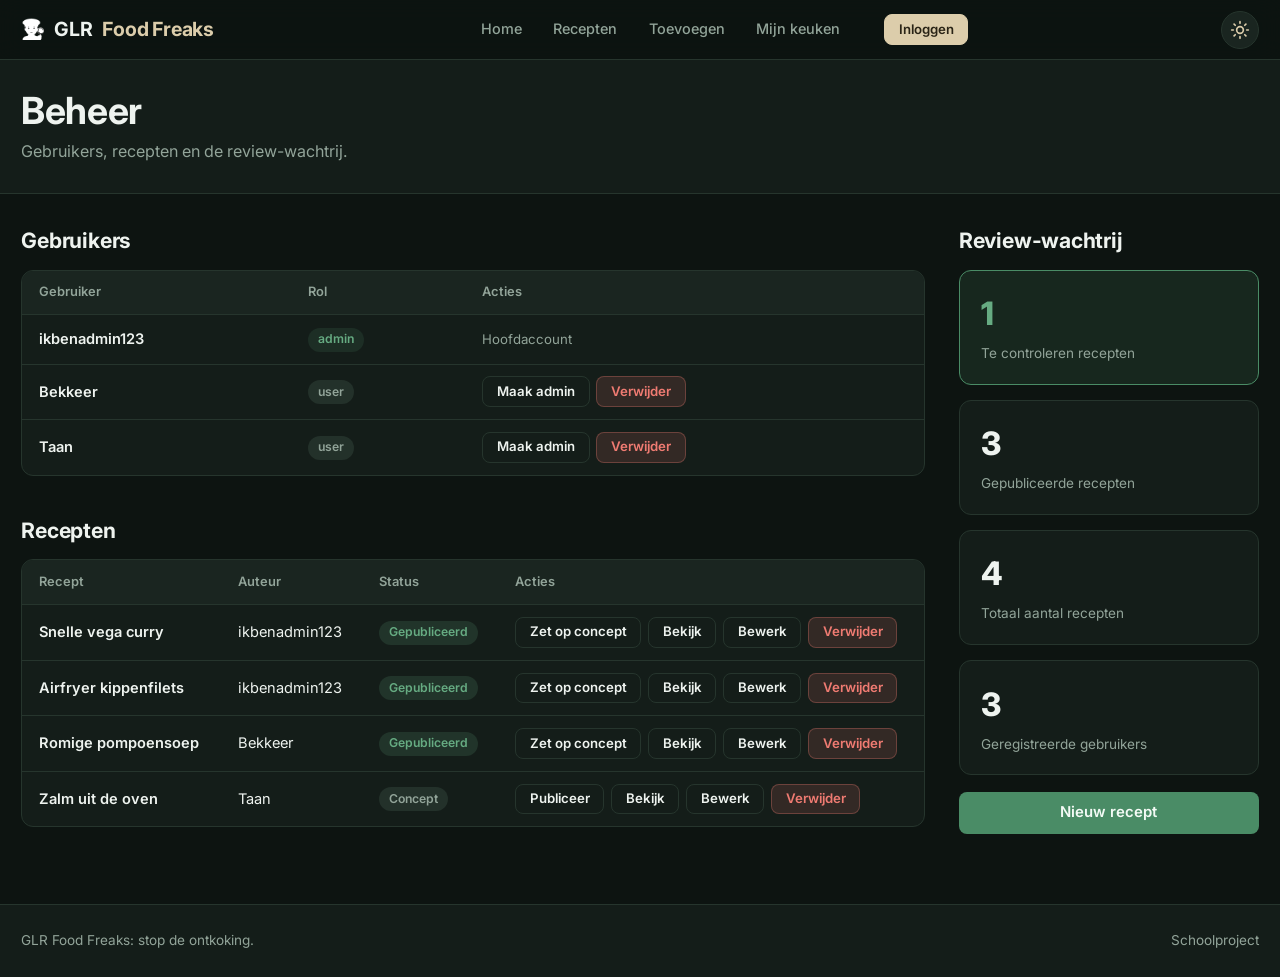
==== commit 1183d668: "Add files via upload" ====
--- a/admin.html
+++ b/admin.html
@@ -3,67 +3,61 @@
 <head>
   <meta charset="UTF-8">
   <meta name="viewport" content="width=device-width, initial-scale=1.0">
-  <meta name="color-scheme" content="dark">
+  <meta name="color-scheme" content="dark light">
   <title>Beheer – Food Freaks</title>
   <link rel="stylesheet" href="css/style.css">
+  <script src="js/theme.js"></script>
   <script src="js/auth.js" defer></script>
-  <script src="js/data.js" defer></script>
-  <script src="js/ui.js" defer></script>
-  <script src="js/nav.js" defer></script>
-  <script src="js/pages/admin.js" defer></script>
 </head>
 <body>
-  <a class="skip-link" href="#main">Naar de inhoud</a>
-  <header id="site-header" class="site-header"></header>
+<a class="skip-link" href="#main">Naar de inhoud</a>
+<header class="site-header">
+  <div class="header-inner">
+    <a class="brand" href="index.html">GLR <span>Food Freaks</span></a>
+    <input class="nav-check" type="checkbox" id="navCheck" aria-label="Menu openen">
+    <label class="nav-toggle" for="navCheck" aria-hidden="true">☰</label>
+    <nav class="site-nav" aria-label="Hoofdmenu">
+      <ul class="nav-links"><li><a href="index.html">Home</a></li><li><a href="recepten.html">Recepten</a></li><li><a href="nieuw-recept.html">Toevoegen</a></li><li><a href="dashboard.html">Mijn keuken</a></li><li hidden><a href="admin.html" aria-current="page">Admin</a></li></ul>
+      <div class="nav-user"><a class="btn btn-outline btn-sm" href="login.html">Inloggen</a></div>
+    </nav>
+  </div>
+</header>
+<section class="page-hero">
+  <div class="page-hero-inner">
+    <h1>Beheer</h1>
+    <p>Gebruikers, recepten en de review-wachtrij.</p>
+  </div>
+</section>
 
-  <section class="page-hero">
-    <div class="page-hero-inner">
-      <h1>Beheer</h1>
-      <p>Gebruikers, recepten en de review-wachtrij.</p>
-    </div>
-  </section>
+<main id="main" class="container">
+  <div class="admin-grid">
+    <div>
+      <section class="section" aria-labelledby="usersTitle">
+        <div class="section-heading"><h2 id="usersTitle">Gebruikers</h2></div>
+        <div class="table-wrap"><table>
+          <thead><tr><th scope="col">Gebruiker</th><th scope="col">Rol</th><th scope="col">Acties</th></tr></thead>
+          <tbody><tr><td class="cell-title">ikbenadmin123</td><td><span class="badge badge-accent">admin</span></td><td><span class="recipe-meta">Hoofdaccount</span></td></tr><tr><td class="cell-title">Bekkeer</td><td><span class="badge badge-muted">user</span></td><td><div class="cell-actions"><button class="btn btn-outline btn-sm" type="button">Maak admin</button><button class="btn btn-danger btn-sm" type="button">Verwijder</button></div></td></tr><tr><td class="cell-title">Taan</td><td><span class="badge badge-muted">user</span></td><td><div class="cell-actions"><button class="btn btn-outline btn-sm" type="button">Maak admin</button><button class="btn btn-danger btn-sm" type="button">Verwijder</button></div></td></tr></tbody>
+        </table></div>
+      </section>
 
-  <main id="main" class="container">
-    <div id="noAccess" hidden>
-      <div class="empty-state">
-        <span class="empty-icon" aria-hidden="true">🚫</span>
-        <h3>Geen toegang</h3>
-        <p>Je hebt geen adminrechten voor deze pagina.</p>
-        <a href="login.html?from=admin.html" class="btn btn-primary">Inloggen als admin</a>
-      </div>
+      <section class="section" aria-labelledby="contentTitle">
+        <div class="section-heading"><h2 id="contentTitle">Recepten</h2></div>
+        <div class="table-wrap"><table>
+          <thead><tr><th scope="col">Recept</th><th scope="col">Auteur</th><th scope="col">Status</th><th scope="col">Acties</th></tr></thead>
+          <tbody><tr><td class="cell-title">Snelle vega curry</td><td>ikbenadmin123</td><td><span class="badge badge-success">Gepubliceerd</span></td><td><div class="cell-actions"><button class="btn btn-outline btn-sm" type="button">Zet op concept</button><a class="btn btn-outline btn-sm" href="recept-detail.html">Bekijk</a><a class="btn btn-outline btn-sm" href="nieuw-recept.html">Bewerk</a><button class="btn btn-danger btn-sm" type="button">Verwijder</button></div></td></tr><tr><td class="cell-title">Airfryer kippenfilets</td><td>ikbenadmin123</td><td><span class="badge badge-success">Gepubliceerd</span></td><td><div class="cell-actions"><button class="btn btn-outline btn-sm" type="button">Zet op concept</button><a class="btn btn-outline btn-sm" href="recept-detail.html">Bekijk</a><a class="btn btn-outline btn-sm" href="nieuw-recept.html">Bewerk</a><button class="btn btn-danger btn-sm" type="button">Verwijder</button></div></td></tr><tr><td class="cell-title">Romige pompoensoep</td><td>Bekkeer</td><td><span class="badge badge-success">Gepubliceerd</span></td><td><div class="cell-actions"><button class="btn btn-outline btn-sm" type="button">Zet op concept</button><a class="btn btn-outline btn-sm" href="recept-detail.html">Bekijk</a><a class="btn btn-outline btn-sm" href="nieuw-recept.html">Bewerk</a><button class="btn btn-danger btn-sm" type="button">Verwijder</button></div></td></tr><tr><td class="cell-title">Zalm uit de oven</td><td>Taan</td><td><span class="badge badge-muted">Concept</span></td><td><div class="cell-actions"><button class="btn btn-outline btn-sm" type="button">Publiceer</button><a class="btn btn-outline btn-sm" href="recept-detail.html">Bekijk</a><a class="btn btn-outline btn-sm" href="nieuw-recept.html">Bewerk</a><button class="btn btn-danger btn-sm" type="button">Verwijder</button></div></td></tr></tbody>
+        </table></div>
+      </section>
     </div>
 
-    <div id="adminContent" class="admin-grid" hidden>
-      <div>
-        <section class="section" aria-labelledby="usersTitle">
-          <div class="section-heading"><h2 id="usersTitle">Gebruikers</h2></div>
-          <div class="table-wrap">
-            <table>
-              <thead><tr><th scope="col">Gebruiker</th><th scope="col">Rol</th><th scope="col">Acties</th></tr></thead>
-              <tbody id="usersBody"></tbody>
-            </table>
-          </div>
-        </section>
-
-        <section class="section" aria-labelledby="contentTitle">
-          <div class="section-heading"><h2 id="contentTitle">Recepten</h2></div>
-          <div class="table-wrap">
-            <table>
-              <thead><tr><th scope="col">Recept</th><th scope="col">Auteur</th><th scope="col">Status</th><th scope="col">Acties</th></tr></thead>
-              <tbody id="contentBody"></tbody>
-            </table>
-          </div>
-        </section>
-      </div>
-
-      <aside aria-labelledby="queueTitle">
-        <div class="section-heading"><h2 id="queueTitle">Review-wachtrij</h2></div>
-        <div class="stats" id="queueStats"></div>
-        <a href="nieuw-recept.html" class="btn btn-primary btn-block">Nieuw recept</a>
-      </aside>
-    </div>
-  </main>
-
-  <footer id="site-footer" class="site-footer"></footer>
+    <aside aria-labelledby="queueTitle">
+      <div class="section-heading"><h2 id="queueTitle">Review-wachtrij</h2></div>
+      <div class="stats"><div class="stat stat-highlight"><span class="stat-value">1</span><span class="stat-label">Te controleren recepten</span></div><div class="stat"><span class="stat-value">3</span><span class="stat-label">Gepubliceerde recepten</span></div><div class="stat"><span class="stat-value">4</span><span class="stat-label">Totaal aantal recepten</span></div><div class="stat"><span class="stat-value">3</span><span class="stat-label">Geregistreerde gebruikers</span></div></div>
+      <a href="nieuw-recept.html" class="btn btn-primary btn-block">Nieuw recept</a>
+    </aside>
+  </div>
+</main>
+<footer class="site-footer">
+  <div class="footer-inner"><span>GLR Food Freaks: stop de ontkoking.</span><span>Schoolproject</span></div>
+</footer>
 </body>
-</html>
+</html>
--- a/css/style.css
+++ b/css/style.css
@@ -1,37 +1,82 @@
-@import url('https://fonts.googleapis.com/css2?family=Fraunces:opsz,wght@9..144,500;9..144,700&family=Inter:wght@400;500;600&display=swap');
-
-/* ==========================================================================
-   Design tokens
+@import url('https://fonts.googleapis.com/css2?family=Inter:wght@400;500;600;700;800&display=swap');
+
+/* ==========================================================================
+   KookKracht-stijl voor GLR Food Freaks
+   Donkergroen, zandkleurige knoppen, foto-hero, pc én telefoon
    ========================================================================== */
 :root {
   color-scheme: dark;
 
-  --bg:            #14101a;
-  --surface:       #1c1724;
-  --surface-2:     #251f30;
-  --surface-3:     #30293d;
-  --border:        #36304a;
-  --text:          #f3eff7;
-  --muted:         #a89fb8;
-
-  --accent:        #ff6f7d;
-  --accent-strong: #ff8a94;
-  --accent-ink:    #2a0a10;
-  --accent-soft:   rgba(255, 111, 125, .14);
-
-  --success:       #4fe0a4;
-  --success-soft:  rgba(79, 224, 164, .14);
-  --danger:        #ff6b6b;
-  --danger-soft:   rgba(255, 107, 107, .14);
-
-  --font-display:  'Fraunces', Georgia, serif;
+  --bg:            #0d1411;
+  --surface:       #141d19;
+  --surface-2:     #1a2520;
+  --surface-3:     #23312a;
+  --border:        #26352d;
+  --text:          #eef3ef;
+  --muted:         #92a499;
+
+  --accent:        #4a8c66;
+  --accent-strong: #66ab82;
+  --accent-ink:    #f3faf5;
+  --accent-soft:   rgba(74, 140, 102, .16);
+
+  --sand:          #dccdab;
+  --sand-strong:   #e8dcc0;
+  --sand-ink:      #2a2416;
+
+  --header-bg:     rgba(13, 20, 17, .92);
+  --hero-text:     #c9d4cc;
+  --row-hover:     rgba(255, 255, 255, .025);
+  --brand-filter:  grayscale(1) brightness(1.6);
+
+  --success:       #66ab82;
+  --success-soft:  rgba(102, 171, 130, .16);
+  --danger:        #ef7b72;
+  --danger-soft:   rgba(239, 123, 114, .14);
+
+  --font-display:  'Inter', system-ui, -apple-system, 'Segoe UI', sans-serif;
   --font-body:     'Inter', system-ui, -apple-system, 'Segoe UI', sans-serif;
 
-  --radius:        14px;
+  --radius:        12px;
   --radius-sm:     8px;
-  --shadow:        0 12px 32px rgba(0, 0, 0, .35);
+  --shadow:        0 14px 34px rgba(0, 0, 0, .45);
   --ease:          .18s ease;
-  --header-h:      64px;
+  --header-h:      60px;
+}
+
+/* ==========================================================================
+   Licht thema (wordt gezet door js/theme.js via <html data-theme="light">)
+   ========================================================================== */
+:root[data-theme="light"] {
+  color-scheme: light;
+
+  --bg:            #f4f7f4;
+  --surface:       #ffffff;
+  --surface-2:     #eef3ee;
+  --surface-3:     #e0e9e2;
+  --border:        #d6e0d9;
+  --text:          #16211b;
+  --muted:         #5b6d62;
+
+  --accent:        #3d7a58;
+  --accent-strong: #2f6647;
+  --accent-ink:    #ffffff;
+  --accent-soft:   rgba(61, 122, 88, .12);
+
+  --sand:          #8a6b25;
+  --sand-strong:   #745a1c;
+  --sand-ink:      #ffffff;
+
+  --success:       #2f7a4f;
+  --success-soft:  rgba(47, 122, 79, .12);
+  --danger:        #c4453b;
+  --danger-soft:   rgba(196, 69, 59, .1);
+
+  --header-bg:     rgba(244, 247, 244, .92);
+  --hero-text:     #3e5046;
+  --row-hover:     rgba(0, 0, 0, .03);
+  --brand-filter:  grayscale(1) brightness(.35);
+  --shadow:        0 12px 30px rgba(22, 33, 27, .12);
 }
 
 /* ==========================================================================
@@ -39,7 +84,7 @@
    ========================================================================== */
 *, *::before, *::after { box-sizing: border-box; margin: 0; padding: 0; }
 
-html { font-family: var(--font-body); font-size: 16px; background: var(--bg); color: var(--text); scroll-padding-top: calc(var(--header-h) + 1rem); }
+html { font-family: var(--font-body); font-size: clamp(16px, .35vw + 12.5px, 20px); background: var(--bg); color: var(--text); scroll-padding-top: calc(var(--header-h) + 1rem); -webkit-text-size-adjust: 100%; }
 body { min-height: 100vh; display: flex; flex-direction: column; line-height: 1.55; }
 main { flex: 1; }
 img { display: block; max-width: 100%; }
@@ -47,47 +92,53 @@
 button, input, select, textarea { font: inherit; color: inherit; }
 button { cursor: pointer; }
 ul, ol { list-style: none; }
-h1, h2, h3 { font-family: var(--font-display); line-height: 1.2; }
+h1, h2, h3 { font-family: var(--font-display); line-height: 1.15; font-weight: 700; letter-spacing: -.01em; }
 [hidden] { display: none !important; }
 
-:focus-visible { outline: 2px solid var(--accent); outline-offset: 2px; }
+:focus-visible { outline: 2px solid var(--sand); outline-offset: 2px; }
 
 .visually-hidden { position: absolute; width: 1px; height: 1px; overflow: hidden; clip: rect(0 0 0 0); white-space: nowrap; }
-.skip-link { position: absolute; left: 1rem; top: -4rem; z-index: 300; background: var(--accent); color: var(--accent-ink); padding: .5rem 1rem; border-radius: var(--radius-sm); font-weight: 600; }
+.skip-link { position: absolute; left: 1rem; top: -4rem; z-index: 300; background: var(--sand); color: var(--sand-ink); padding: .5rem 1rem; border-radius: var(--radius-sm); font-weight: 600; }
 .skip-link:focus { top: 1rem; }
 .muted { color: var(--muted); }
 
-.container { width: 100%; max-width: 1200px; margin: 0 auto; padding: 2rem 1.25rem; }
-.container-narrow { max-width: 880px; }
-
-/* ==========================================================================
-   Header & navigation
-   ========================================================================== */
-.site-header { position: sticky; top: 0; z-index: 100; height: var(--header-h); background: rgba(20, 16, 26, .92); backdrop-filter: blur(10px); border-bottom: 1px solid var(--border); }
-.header-inner { max-width: 1200px; height: 100%; margin: 0 auto; padding: 0 1.25rem; display: flex; align-items: center; justify-content: space-between; gap: 1rem; }
-.brand { font-family: var(--font-display); font-weight: 700; font-size: 1.2rem; }
-.brand span { color: var(--accent); }
+.container { width: 100%; max-width: 90rem; margin: 0 auto; padding: 2rem 1.25rem; }
+.container-narrow { max-width: 56rem; }
+
+/* ==========================================================================
+   Header & navigatie
+   ========================================================================== */
+.site-header { position: sticky; top: 0; z-index: 100; height: var(--header-h); background: var(--header-bg); backdrop-filter: blur(12px); border-bottom: 1px solid var(--border); }
+.header-inner { max-width: 90rem; height: 100%; margin: 0 auto; padding: 0 1.25rem; display: flex; align-items: center; justify-content: space-between; gap: 1rem; }
+.brand { display: inline-flex; align-items: center; gap: .55rem; font-weight: 700; font-size: 1.15rem; letter-spacing: -.01em; }
+.brand::before { content: "👨‍🍳"; font-size: 1.15rem; filter: var(--brand-filter); }
+.brand span { color: var(--sand); }
 
 .site-nav { display: flex; align-items: center; gap: 1.75rem; }
-.nav-links { display: flex; gap: .25rem; }
-.nav-links a { display: block; padding: .45rem .8rem; border-radius: 99px; font-size: .9rem; font-weight: 500; color: var(--muted); transition: color var(--ease), background var(--ease); }
-.nav-links a:hover { color: var(--text); background: var(--surface-2); }
-.nav-links a[aria-current="page"] { color: var(--accent-ink); background: var(--accent); }
-.nav-user { display: flex; align-items: center; gap: .6rem; font-size: .85rem; color: var(--muted); }
-.nav-toggle { display: none; background: none; border: 1px solid var(--border); border-radius: var(--radius-sm); width: 40px; height: 40px; font-size: 1.2rem; }
+.nav-links { display: flex; gap: .15rem; }
+.nav-links a { position: relative; display: block; padding: .5rem .85rem; font-size: .85rem; font-weight: 500; color: var(--muted); transition: color var(--ease); }
+.nav-links a:hover { color: var(--text); }
+.nav-links a[aria-current="page"] { color: var(--text); }
+.nav-links a[aria-current="page"]::after { content: ""; position: absolute; left: .85rem; right: .85rem; bottom: .1rem; height: 2px; border-radius: 2px; background: var(--accent-strong); }
+.nav-user { display: flex; align-items: center; gap: .6rem; font-size: .82rem; color: var(--muted); }
+.nav-user .btn-outline { background: var(--sand); border-color: var(--sand); color: var(--sand-ink); }
+.nav-user .btn-outline:hover { background: var(--sand-strong); border-color: var(--sand-strong); }
+.nav-toggle { display: none; background: none; border: 0; width: 40px; height: 40px; font-size: 1.3rem; color: var(--text); }
 
 @media (max-width: 860px) {
   .nav-toggle { display: block; }
   .site-nav { position: absolute; top: var(--header-h); left: 0; right: 0; flex-direction: column; align-items: stretch; gap: 1rem; padding: 1rem 1.25rem 1.25rem; background: var(--surface); border-bottom: 1px solid var(--border); display: none; }
   .site-nav.is-open { display: flex; }
   .nav-links { flex-direction: column; }
+  .nav-links a { padding: .7rem .25rem; font-size: .95rem; }
+  .nav-links a[aria-current="page"]::after { left: .25rem; right: auto; width: 24px; bottom: .35rem; }
   .nav-user { justify-content: space-between; }
 }
 
 /* ==========================================================================
-   Buttons
-   ========================================================================== */
-.btn { display: inline-flex; align-items: center; justify-content: center; gap: .4rem; padding: .6rem 1.15rem; border: 1px solid transparent; border-radius: var(--radius-sm); font-size: .9rem; font-weight: 600; line-height: 1.2; transition: background var(--ease), border-color var(--ease), transform var(--ease), color var(--ease); }
+   Knoppen
+   ========================================================================== */
+.btn { display: inline-flex; align-items: center; justify-content: center; gap: .4rem; padding: .65rem 1.2rem; border: 1px solid transparent; border-radius: var(--radius-sm); font-size: .88rem; font-weight: 600; line-height: 1.2; transition: background var(--ease), border-color var(--ease), transform var(--ease), color var(--ease); }
 .btn:active { transform: translateY(1px); }
 .btn:disabled { opacity: .45; cursor: not-allowed; }
 .btn-primary { background: var(--accent); color: var(--accent-ink); }
@@ -96,73 +147,80 @@
 .btn-outline:hover:not(:disabled) { background: var(--surface-2); border-color: var(--surface-3); }
 .btn-ghost { background: transparent; color: var(--muted); }
 .btn-ghost:hover:not(:disabled) { color: var(--text); background: var(--surface-2); }
-.btn-danger { background: var(--danger-soft); color: var(--danger); border-color: rgba(255, 107, 107, .3); }
-.btn-danger:hover:not(:disabled) { background: rgba(255, 107, 107, .24); }
-.btn-sm { padding: .35rem .75rem; font-size: .8rem; }
+.btn-danger { background: var(--danger-soft); color: var(--danger); border-color: rgba(239, 123, 114, .3); }
+.btn-danger:hover:not(:disabled) { background: rgba(239, 123, 114, .24); }
+.btn-sm { padding: .38rem .8rem; font-size: .78rem; }
 .btn-block { width: 100%; }
-.btn-saved { background: var(--success-soft); color: var(--success); border-color: rgba(79, 224, 164, .35); }
+.btn-saved { background: var(--success-soft); color: var(--success); border-color: rgba(102, 171, 130, .35); }
 .icon-btn { flex: none; width: 38px; height: 38px; display: grid; place-items: center; background: transparent; border: 1px solid var(--border); border-radius: var(--radius-sm); color: var(--muted); transition: color var(--ease), border-color var(--ease), background var(--ease); }
 .icon-btn:hover { color: var(--danger); border-color: var(--danger); background: var(--danger-soft); }
 
 /* ==========================================================================
-   Page hero & sections
-   ========================================================================== */
-.page-hero { background: linear-gradient(135deg, var(--surface) 0%, var(--surface-2) 100%); border-bottom: 1px solid var(--border); }
-.page-hero-inner { max-width: 1200px; margin: 0 auto; padding: 1.75rem 1.25rem; }
-.page-hero h1 { font-size: clamp(1.5rem, 3vw, 2rem); }
+   Page-hero, secties en home-hero met foto
+   ========================================================================== */
+.page-hero { background: var(--surface); border-bottom: 1px solid var(--border); }
+.page-hero-inner { max-width: 90rem; margin: 0 auto; padding: 1.75rem 1.25rem; }
+.page-hero h1 { font-size: clamp(1.6rem, 3.5vw, 2.2rem); }
 .page-hero p { margin-top: .35rem; color: var(--muted); font-size: .95rem; }
-.back-link { display: inline-block; margin-bottom: .6rem; font-size: .85rem; color: var(--muted); transition: color var(--ease); }
-.back-link:hover { color: var(--accent); }
+.back-link { display: inline-block; margin-bottom: .6rem; font-size: .82rem; color: var(--muted); transition: color var(--ease); }
+.back-link::before { content: "← "; }
+.back-link:hover { color: var(--sand); }
 
 .section { margin-bottom: 2.5rem; }
 .section-heading { display: flex; justify-content: space-between; align-items: center; gap: 1rem; margin-bottom: 1rem; }
-.section-heading h2 { font-size: 1.3rem; }
-
-.hero { background: radial-gradient(circle at 85% 20%, rgba(255, 111, 125, .18), transparent 55%), var(--surface); border-bottom: 1px solid var(--border); }
-.hero-inner { max-width: 1200px; margin: 0 auto; padding: 4rem 1.25rem; display: grid; grid-template-columns: 1.1fr 1fr; gap: 3rem; align-items: center; }
-.hero h1 { font-size: clamp(2.2rem, 5vw, 3.6rem); margin-bottom: 1rem; }
-.hero h1 em { font-style: normal; color: var(--accent); }
-.hero p { max-width: 460px; margin-bottom: 1.75rem; color: var(--muted); font-size: 1.05rem; }
-.hero-img { width: 100%; height: 320px; object-fit: cover; border-radius: var(--radius); box-shadow: var(--shadow); }
-@media (max-width: 800px) { .hero-inner { grid-template-columns: 1fr; padding: 2.5rem 1.25rem; gap: 1.75rem; } .hero-img { height: 200px; order: -1; } }
-
-.searchbar { background: var(--surface-2); border-bottom: 1px solid var(--border); }
-.searchbar-inner { max-width: 1200px; margin: 0 auto; padding: 1.25rem; }
-.search-row { display: flex; gap: .5rem; max-width: 560px; }
-.search-row .input { flex: 1; }
-.quick-filters { display: flex; flex-wrap: wrap; align-items: center; gap: .5rem; margin-top: .85rem; font-size: .85rem; color: var(--muted); }
-
-/* ==========================================================================
-   Chips, badges
-   ========================================================================== */
-.chip { display: inline-flex; align-items: center; gap: .35rem; padding: .3rem .85rem; border: 1px solid var(--border); border-radius: 99px; background: var(--surface); font-size: .82rem; color: var(--text); transition: background var(--ease), border-color var(--ease), color var(--ease); }
-button.chip:hover { background: var(--accent-soft); border-color: var(--accent); color: var(--accent-strong); }
+.section-heading h2 { font-size: 1.25rem; }
+
+.hero { position: relative; overflow: hidden; background: radial-gradient(circle at 85% 30%, rgba(74, 140, 102, .2), transparent 55%), var(--surface); border-bottom: 1px solid var(--border); }
+.hero-inner { max-width: 90rem; margin: 0 auto; padding: 4.5rem 1.25rem; display: grid; grid-template-columns: minmax(0, .8fr) minmax(0, 1.2fr); gap: 3.5rem; align-items: center; }
+.hero-inner > div { max-width: 34rem; }
+.hero h1 { font-size: clamp(2.6rem, 5.5vw, 4.5rem); font-weight: 800; line-height: 1.05; margin-bottom: 1rem; }
+.hero h1 em { font-style: normal; color: var(--sand); }
+.hero p { max-width: 30rem; margin-bottom: 1.75rem; color: var(--hero-text); font-size: 1.05rem; }
+.hero-img { width: 100%; height: auto; aspect-ratio: 16 / 9; object-fit: cover; border-radius: 1.25rem; border: 1px solid var(--border); box-shadow: var(--shadow); }
+@media (max-width: 860px) {
+  .hero-inner { grid-template-columns: 1fr; gap: 1.75rem; padding: 1.75rem 1.25rem 2.25rem; }
+  .hero-img { order: -1; border-radius: var(--radius); }
+}
+
+.searchbar { background: var(--bg); border-bottom: 1px solid var(--border); }
+.searchbar-inner { max-width: 90rem; margin: 0 auto; padding: 1.5rem 1.25rem; }
+.search-row { display: flex; gap: .5rem; max-width: 42rem; padding: .35rem .35rem .35rem 1.1rem; background: var(--surface); border: 1px solid var(--border); border-radius: 99px; }
+.search-row .input { flex: 1; background: transparent; border: 0; padding: .5rem 0; border-radius: 0; }
+.search-row .input:focus { box-shadow: none; }
+.search-row .btn { border-radius: 99px; padding-inline: 1.3rem; }
+.quick-filters { display: flex; flex-wrap: wrap; align-items: center; gap: .5rem; margin-top: 1rem; font-size: .82rem; color: var(--muted); }
+
+/* ==========================================================================
+   Chips & badges
+   ========================================================================== */
+.chip { display: inline-flex; align-items: center; gap: .35rem; padding: .35rem .95rem; border: 1px solid var(--border); border-radius: 99px; background: var(--surface); font-size: .8rem; color: var(--text); transition: background var(--ease), border-color var(--ease), color var(--ease); }
+a.chip:hover, button.chip:hover { background: var(--accent-soft); border-color: var(--accent); color: var(--accent-strong); }
 .chip-active { background: var(--accent-soft); border-color: var(--accent); color: var(--accent-strong); }
 
-.badge { display: inline-block; padding: .15rem .6rem; border-radius: 99px; font-size: .75rem; font-weight: 600; }
+.badge { display: inline-block; padding: .15rem .6rem; border-radius: 99px; font-size: .72rem; font-weight: 600; }
 .badge-success { background: var(--success-soft); color: var(--success); }
 .badge-muted { background: var(--surface-3); color: var(--muted); }
 .badge-accent { background: var(--accent-soft); color: var(--accent-strong); }
 .badge-soft { background: var(--surface-3); color: var(--text); }
 
 /* ==========================================================================
-   Cards & recipe grid
+   Kaarten & receptenraster
    ========================================================================== */
 .card { background: var(--surface); border: 1px solid var(--border); border-radius: var(--radius); overflow: hidden; }
 .card-body { padding: 1.25rem; }
 .card-title { font-size: 1.05rem; margin-bottom: .75rem; }
 
-.grid { display: grid; grid-template-columns: repeat(auto-fill, minmax(220px, 1fr)); gap: 1.25rem; }
-.grid-compact { grid-template-columns: repeat(auto-fill, minmax(170px, 1fr)); }
-
-.recipe-card { transition: transform var(--ease), border-color var(--ease), box-shadow var(--ease); }
+.grid { display: grid; grid-template-columns: repeat(auto-fit, minmax(min(100%, 14rem), 1fr)); gap: 1.25rem; }
+.grid-compact { grid-template-columns: repeat(auto-fit, minmax(min(100%, 11rem), 1fr)); }
+
+.recipe-card { background: var(--surface-2); transition: transform var(--ease), border-color var(--ease), box-shadow var(--ease); }
 .recipe-card:hover, .recipe-card:focus-within { transform: translateY(-3px); border-color: var(--accent); box-shadow: var(--shadow); }
 .recipe-link { display: block; height: 100%; }
-.recipe-img { width: 100%; aspect-ratio: 3 / 2; object-fit: cover; background: var(--surface-2); }
-.recipe-info { display: grid; gap: .35rem; padding: .9rem 1rem 1rem; justify-items: start; }
-.recipe-title { font-size: 1.02rem; }
-.recipe-meta { font-size: .8rem; color: var(--muted); }
-.stars { color: var(--accent); letter-spacing: .08em; font-size: .85rem; }
+.recipe-img { width: 100%; aspect-ratio: 4 / 3; object-fit: cover; background: var(--surface-3); }
+.recipe-info { display: grid; gap: .3rem; padding: .8rem .9rem .95rem; justify-items: start; }
+.recipe-title { font-size: .98rem; font-weight: 600; }
+.recipe-meta { font-size: .78rem; color: var(--muted); }
+.stars { color: var(--sand); letter-spacing: .08em; font-size: .8rem; }
 
 .empty-state { grid-column: 1 / -1; display: grid; justify-items: center; gap: .5rem; padding: 3rem 1.5rem; text-align: center; border: 1px dashed var(--border); border-radius: var(--radius); background: var(--surface); }
 .empty-state .empty-icon { font-size: 2.2rem; }
@@ -171,15 +229,17 @@
 .empty-state .btn { margin-top: .75rem; }
 
 /* ==========================================================================
-   Layouts
-   ========================================================================== */
-.layout-sidebar { display: grid; grid-template-columns: 260px minmax(0, 1fr); gap: 1.75rem; align-items: start; }
-.filters { position: sticky; top: calc(var(--header-h) + 1rem); }
-.filters summary { padding: 1rem 1.25rem; font-weight: 600; cursor: pointer; list-style: none; }
+   Layouts (filter-zijbalk zoals in de mockup)
+   ========================================================================== */
+.layout-sidebar { display: grid; grid-template-columns: 240px minmax(0, 1fr); gap: 1.5rem; align-items: start; }
+.filters { position: sticky; top: calc(var(--header-h) + 1rem); background: var(--surface); }
+.filters summary { padding: 1rem 1.25rem; font-weight: 700; cursor: pointer; list-style: none; }
 .filters summary::-webkit-details-marker { display: none; }
-.filters-body { display: grid; gap: 1.25rem; padding: 0 1.25rem 1.25rem; }
+.filters-body { display: grid; gap: 1.1rem; padding: 0 1.25rem 1.25rem; }
 fieldset { border: 0; display: grid; gap: .4rem; }
-legend { padding: 0; margin-bottom: .4rem; font-size: .85rem; font-weight: 600; }
+legend { padding: 0; margin-bottom: .4rem; font-size: .8rem; font-weight: 600; color: var(--muted); }
+.filters .field-label { font-size: .8rem; color: var(--muted); }
+.filters label[for] { font-size: .8rem; color: var(--muted); font-weight: 600; }
 @media (max-width: 900px) { .layout-sidebar { grid-template-columns: 1fr; } .filters { position: static; } }
 
 .results-head { display: flex; flex-wrap: wrap; align-items: center; justify-content: space-between; gap: .75rem; margin-bottom: 1rem; }
@@ -189,20 +249,20 @@
 .admin-grid { display: grid; grid-template-columns: minmax(0, 1fr) 300px; gap: 2rem; align-items: start; }
 @media (max-width: 960px) { .dash-grid, .admin-grid { grid-template-columns: 1fr; } }
 
-.stats { display: grid; grid-template-columns: repeat(auto-fit, minmax(150px, 1fr)); gap: 1rem; margin-bottom: 2rem; }
+.stats { display: grid; grid-template-columns: repeat(auto-fit, minmax(150px, 1fr)); gap: .85rem; margin-bottom: 2rem; }
 .admin-grid .stats { grid-template-columns: 1fr; margin-bottom: 1rem; }
-.stat { padding: 1rem 1.25rem; background: var(--surface); border: 1px solid var(--border); border-radius: var(--radius); }
-.stat-value { display: block; font-family: var(--font-display); font-size: 1.9rem; font-weight: 700; }
-.stat-label { font-size: .82rem; color: var(--muted); }
+.stat { padding: 1.1rem 1.25rem; background: var(--surface); border: 1px solid var(--border); border-radius: var(--radius); }
+.stat-value { display: block; font-size: 1.9rem; font-weight: 800; }
+.stat-label { font-size: .8rem; color: var(--muted); }
 .stat-highlight { border-color: var(--accent); background: var(--accent-soft); }
 .stat-highlight .stat-value { color: var(--accent-strong); }
 
 /* ==========================================================================
-   Forms
+   Formulieren
    ========================================================================== */
 .field { display: grid; gap: .4rem; margin-bottom: 1.1rem; }
-.field > label, .field-label { font-size: .85rem; font-weight: 600; }
-.input { width: 100%; padding: .65rem .85rem; background: var(--bg); border: 1px solid var(--border); border-radius: var(--radius-sm); font-size: .92rem; transition: border-color var(--ease), box-shadow var(--ease); }
+.field > label, .field-label { font-size: .82rem; font-weight: 600; }
+.input { width: 100%; padding: .7rem .9rem; background: var(--bg); border: 1px solid var(--border); border-radius: var(--radius-sm); font-size: .9rem; transition: border-color var(--ease), box-shadow var(--ease); }
 .input::placeholder { color: var(--muted); opacity: .7; }
 .input:hover { border-color: var(--surface-3); }
 .input:focus { outline: none; border-color: var(--accent); box-shadow: 0 0 0 3px var(--accent-soft); }
@@ -210,53 +270,56 @@
 textarea.input { resize: vertical; min-height: 4.5rem; }
 select.input { appearance: auto; }
 .field-error { font-size: .8rem; color: var(--danger); }
-.form-alert { padding: .65rem .85rem; margin-bottom: 1rem; border: 1px solid rgba(255, 107, 107, .3); border-radius: var(--radius-sm); background: var(--danger-soft); color: var(--danger); font-size: .85rem; }
-.check { display: flex; align-items: center; gap: .55rem; padding: .15rem 0; font-size: .88rem; cursor: pointer; }
+.form-alert { padding: .65rem .85rem; margin-bottom: 1rem; border: 1px solid rgba(239, 123, 114, .3); border-radius: var(--radius-sm); background: var(--danger-soft); color: var(--danger); font-size: .85rem; }
+.check { display: flex; align-items: center; gap: .55rem; padding: .15rem 0; font-size: .86rem; cursor: pointer; }
 .check input { width: 1rem; height: 1rem; accent-color: var(--accent); }
 .check-group { display: flex; flex-wrap: wrap; gap: .4rem 1.25rem; }
 input[type="range"] { width: 100%; accent-color: var(--accent); }
-.range-labels { display: flex; justify-content: space-between; font-size: .78rem; color: var(--muted); }
-
-.tabs { display: flex; flex-wrap: wrap; gap: .25rem; margin-bottom: 1.25rem; padding: .3rem; width: fit-content; max-width: 100%; background: var(--surface); border: 1px solid var(--border); border-radius: var(--radius); }
-.tab { display: flex; align-items: center; gap: .55rem; padding: .6rem 1.1rem; background: transparent; border: 0; border-radius: var(--radius-sm); font-size: .88rem; font-weight: 500; color: var(--muted); transition: background var(--ease), color var(--ease); }
+.range-labels { display: flex; justify-content: space-between; font-size: .76rem; color: var(--muted); }
+
+.tabs { display: flex; flex-wrap: wrap; gap: .25rem; margin-bottom: 1.25rem; padding: .3rem; width: fit-content; max-width: 100%; background: var(--surface); border: 1px solid var(--border); border-radius: 99px; }
+.tab { display: flex; align-items: center; gap: .55rem; padding: .55rem 1.1rem; background: transparent; border: 0; border-radius: 99px; font-size: .85rem; font-weight: 500; color: var(--muted); transition: background var(--ease), color var(--ease); }
 .tab:hover { color: var(--text); }
 .tab[aria-selected="true"] { background: var(--accent); color: var(--accent-ink); }
 .tab-num { display: grid; place-items: center; width: 22px; height: 22px; border-radius: 50%; background: var(--surface-3); color: var(--muted); font-size: .72rem; font-weight: 700; }
 .tab[aria-selected="true"] .tab-num { background: var(--accent-ink); color: var(--accent); }
-.panel-title { margin-bottom: 1.25rem; font-size: 1.2rem; }
+.panel-title { margin-bottom: 1.25rem; font-size: 1.15rem; }
 .form-actions { display: flex; flex-wrap: wrap; justify-content: space-between; gap: .75rem; margin-top: 1.25rem; }
 .form-actions-right { display: flex; gap: .5rem; }
 
 .dynamic-list { display: grid; gap: .6rem; margin-bottom: .75rem; }
 .dynamic-row { display: flex; gap: .5rem; align-items: flex-start; }
 .input-amount { width: 130px; flex: none; }
-.step-number { flex: none; display: grid; place-items: center; width: 30px; height: 30px; margin-top: .45rem; border-radius: 50%; background: var(--accent-soft); color: var(--accent-strong); font-size: .78rem; font-weight: 700; }
+.step-number { flex: none; display: grid; place-items: center; width: 30px; height: 30px; margin-top: .45rem; border-radius: 50%; background: var(--accent); color: var(--accent-ink); font-size: .78rem; font-weight: 700; }
 .dynamic-row .input { flex: 1; min-width: 0; }
 .dynamic-row .input-amount { flex: none; }
 .dynamic-row .icon-btn { margin-top: .12rem; }
 @media (max-width: 520px) { .input-amount { width: 96px; } }
 
-.upload-zone { position: relative; display: grid; place-items: center; gap: .3rem; min-height: 150px; padding: 1rem; border: 2px dashed var(--border); border-radius: var(--radius); background: var(--bg); color: var(--muted); text-align: center; font-size: .88rem; cursor: pointer; transition: border-color var(--ease), background var(--ease); }
+.upload-zone { position: relative; display: grid; place-items: center; gap: .3rem; min-height: 150px; padding: 1rem; border: 1px dashed var(--surface-3); border-radius: var(--radius); background: var(--bg); color: var(--muted); text-align: center; font-size: .86rem; cursor: pointer; transition: border-color var(--ease), background var(--ease); }
 .upload-zone:hover, .upload-zone:focus-within { border-color: var(--accent); background: var(--accent-soft); color: var(--text); }
 .upload-preview { display: grid; gap: .6rem; }
 .upload-preview img { width: 100%; max-height: 240px; object-fit: cover; border-radius: var(--radius); border: 1px solid var(--border); }
 
 /* ==========================================================================
-   Detail page
+   Receptdetail
    ========================================================================== */
 .detail { display: grid; grid-template-columns: minmax(0, 1fr) minmax(0, 2fr); gap: 2rem; align-items: start; }
 @media (max-width: 800px) { .detail { grid-template-columns: 1fr; } }
 .detail-side { display: grid; gap: 1rem; }
-.detail-img { width: 100%; aspect-ratio: 3 / 2; object-fit: cover; border-radius: var(--radius); border: 1px solid var(--border); }
+.detail-img { width: 100%; aspect-ratio: 4 / 3; object-fit: cover; border-radius: var(--radius); border: 1px solid var(--border); }
 .meta-list { display: flex; flex-wrap: wrap; gap: .5rem; }
 .author { display: flex; align-items: center; gap: .75rem; }
 .author-name { font-size: .9rem; font-weight: 600; }
-.avatar { flex: none; display: grid; place-items: center; width: 34px; height: 34px; border-radius: 50%; background: var(--accent-soft); color: var(--accent-strong); font-size: .8rem; font-weight: 700; }
+.avatar { flex: none; display: grid; place-items: center; width: 34px; height: 34px; border-radius: 50%; background: var(--surface-3); color: var(--sand); font-size: .8rem; font-weight: 700; }
 .detail-main > section { margin-top: 2rem; }
-.detail-main h1 { font-size: clamp(1.7rem, 4vw, 2.4rem); margin-bottom: .4rem; }
-.detail-main h2 { font-size: 1.15rem; margin-bottom: .75rem; }
+.detail-main h1 { font-size: clamp(1.8rem, 4vw, 2.5rem); margin-bottom: .4rem; }
+.detail-main h2 { font-size: 1.1rem; margin-bottom: .85rem; color: var(--sand); }
 .notice { padding: .6rem .9rem; margin-bottom: 1rem; border-radius: var(--radius-sm); background: var(--accent-soft); color: var(--accent-strong); font-size: .85rem; }
-.checklist { display: grid; grid-template-columns: repeat(auto-fill, minmax(230px, 1fr)); gap: .35rem .75rem; }
+
+.checklist { display: grid; grid-template-columns: repeat(auto-fill, minmax(230px, 1fr)); gap: .5rem .75rem; }
+.checklist .check { padding: .2rem 0; }
+.checklist input[type="checkbox"] { border-radius: 50%; }
 .checklist input:checked + span { color: var(--muted); text-decoration: line-through; }
 
 .stepper { padding: 1.1rem 1.25rem; background: var(--surface); border: 1px solid var(--border); border-radius: var(--radius); }
@@ -275,28 +338,29 @@
 .comment-form .input { flex: 1; }
 
 /* ==========================================================================
-   Tables
+   Tabellen
    ========================================================================== */
 .table-wrap { overflow-x: auto; background: var(--surface); border: 1px solid var(--border); border-radius: var(--radius); }
-table { width: 100%; border-collapse: collapse; font-size: .88rem; }
-th { padding: .7rem 1rem; text-align: left; font-size: .8rem; font-weight: 600; color: var(--muted); background: var(--surface-2); white-space: nowrap; }
+table { width: 100%; border-collapse: collapse; font-size: .86rem; }
+th { padding: .7rem 1rem; text-align: left; font-size: .76rem; font-weight: 600; color: var(--muted); background: var(--surface-2); white-space: nowrap; }
 td { padding: .7rem 1rem; border-top: 1px solid var(--border); vertical-align: middle; }
 tbody tr { transition: background var(--ease); }
-tbody tr:hover { background: rgba(255, 255, 255, .025); }
+tbody tr:hover { background: var(--row-hover); }
 .cell-title { font-weight: 600; }
 .cell-actions { display: flex; flex-wrap: wrap; gap: .4rem; }
 .table-empty { padding: 1.5rem 1rem; text-align: center; color: var(--muted); }
 .list-plain > li { display: flex; justify-content: space-between; align-items: center; gap: .75rem; padding: .6rem 0; border-bottom: 1px solid var(--border); font-size: .88rem; }
 .list-plain > li:last-child { border-bottom: 0; }
-
-/* ==========================================================================
-   Login
-   ========================================================================== */
-.login-page { display: grid; place-items: center; min-height: 100vh; padding: 1.5rem; background: radial-gradient(circle at 20% 10%, rgba(255, 111, 125, .16), transparent 50%), var(--bg); }
+.list-plain a:hover { color: var(--sand); }
+
+/* ==========================================================================
+   Inloggen
+   ========================================================================== */
+.login-page { display: grid; place-items: center; min-height: 100vh; padding: 1.5rem; background: radial-gradient(circle at 20% 0%, rgba(74, 140, 102, .18), transparent 55%), var(--bg); }
 .login-box { width: 100%; max-width: 400px; }
 .login-logo { margin-bottom: 1.75rem; text-align: center; }
-.login-logo h1 { font-size: 2rem; }
-.login-logo h1 span { color: var(--accent); }
+.login-logo h1 { font-size: 2rem; font-weight: 800; }
+.login-logo h1 span { color: var(--sand); }
 .login-logo p { margin-top: .25rem; color: var(--muted); font-size: .9rem; }
 .login-tabs { display: grid; grid-template-columns: 1fr 1fr; border-bottom: 1px solid var(--border); }
 .login-tab { padding: .9rem; background: var(--surface); border: 0; font-size: .9rem; font-weight: 500; color: var(--muted); transition: background var(--ease), color var(--ease); }
@@ -307,25 +371,60 @@
 .login-hint button { background: none; border: 0; color: var(--accent-strong); font-weight: 600; text-decoration: underline; }
 
 /* ==========================================================================
-   Feedback: toast, dialog, access denied
+   Feedback: toast, dialog
    ========================================================================== */
 .toast-stack { position: fixed; right: 1rem; bottom: 1rem; z-index: 400; display: grid; gap: .5rem; max-width: calc(100vw - 2rem); }
 .toast { padding: .75rem 1rem; border: 1px solid var(--border); border-left-width: 4px; border-radius: var(--radius-sm); background: var(--surface-2); box-shadow: var(--shadow); font-size: .88rem; animation: toast-in .2s ease; }
 .toast-success { border-left-color: var(--success); }
 .toast-error { border-left-color: var(--danger); }
-.toast-info { border-left-color: var(--accent); }
+.toast-info { border-left-color: var(--sand); }
 @keyframes toast-in { from { opacity: 0; transform: translateY(8px); } to { opacity: 1; transform: none; } }
 
 .dialog { margin: auto; width: min(420px, calc(100vw - 2rem)); padding: 1.5rem; background: var(--surface-2); border: 1px solid var(--border); border-radius: var(--radius); color: var(--text); box-shadow: var(--shadow); }
-.dialog::backdrop { background: rgba(8, 5, 12, .7); }
+.dialog::backdrop { background: rgba(4, 8, 6, .75); }
 .dialog p { margin-bottom: 1.25rem; }
 .dialog-actions { display: flex; justify-content: flex-end; gap: .5rem; }
 
 .site-footer { border-top: 1px solid var(--border); background: var(--surface); }
-.footer-inner { max-width: 1200px; margin: 0 auto; padding: 1.5rem 1.25rem; display: flex; flex-wrap: wrap; justify-content: space-between; gap: .5rem; font-size: .82rem; color: var(--muted); }
+.footer-inner { max-width: 90rem; margin: 0 auto; padding: 1.5rem 1.25rem; display: flex; flex-wrap: wrap; justify-content: space-between; gap: .5rem; font-size: .8rem; color: var(--muted); }
+
+/* ==========================================================================
+   Thema-knop (zon / maan)
+   ========================================================================== */
+.theme-toggle { flex: none; display: grid; place-items: center; width: 38px; height: 38px; background: var(--surface-2); border: 1px solid var(--border); border-radius: 50%; color: var(--sand); transition: background var(--ease), border-color var(--ease), transform var(--ease); }
+.theme-toggle:hover { background: var(--surface-3); border-color: var(--sand); transform: rotate(18deg); }
+.theme-toggle svg { width: 20px; height: 20px; }
+.theme-toggle-float { position: fixed; top: 1rem; right: 1rem; z-index: 200; }
+@media (max-width: 860px) {
+  .theme-toggle { order: 2; margin-left: auto; }
+  label.nav-toggle { order: 3; }
+}
 
 @media (prefers-reduced-motion: reduce) {
   *, *::before, *::after { transition: none !important; animation: none !important; }
 }
 
+/* ==========================================================================
+   Statische versie: menu zonder JavaScript, stappenlijst, loginlayout
+   ========================================================================== */
 .field-flush { margin-bottom: 0; }
+.nav-check { position: absolute; opacity: 0; pointer-events: none; }
+label.nav-toggle { display: none; place-items: center; cursor: pointer; font-size: 1.3rem; }
+@media (max-width: 860px) {
+  label.nav-toggle { display: grid; }
+  .nav-check:checked ~ .site-nav { display: flex; }
+  .nav-check:focus-visible ~ .nav-toggle { outline: 2px solid var(--sand); outline-offset: 2px; }
+}
+
+.step-list { display: grid; gap: .7rem; counter-reset: step; }
+.step-list li { counter-increment: step; display: flex; gap: .9rem; align-items: flex-start; padding: .35rem 0; line-height: 1.65; }
+.step-list li::before { content: counter(step); flex: none; display: grid; place-items: center; width: 28px; height: 28px; border-radius: 50%; background: var(--sand); color: var(--sand-ink); font-size: .78rem; font-weight: 700; }
+
+.form-section + .form-section { margin-top: 1.25rem; }
+.form-section h2 { display: flex; align-items: center; gap: .6rem; }
+.form-section h2 .tab-num { background: var(--accent); color: var(--accent-ink); }
+
+.login-box-wide { max-width: 860px; }
+.auth-grid { display: grid; grid-template-columns: 1fr 1fr; gap: 1.25rem; }
+.login-form h2 { margin-bottom: 1.1rem; font-size: 1.2rem; }
+@media (max-width: 760px) { .auth-grid { grid-template-columns: 1fr; } }
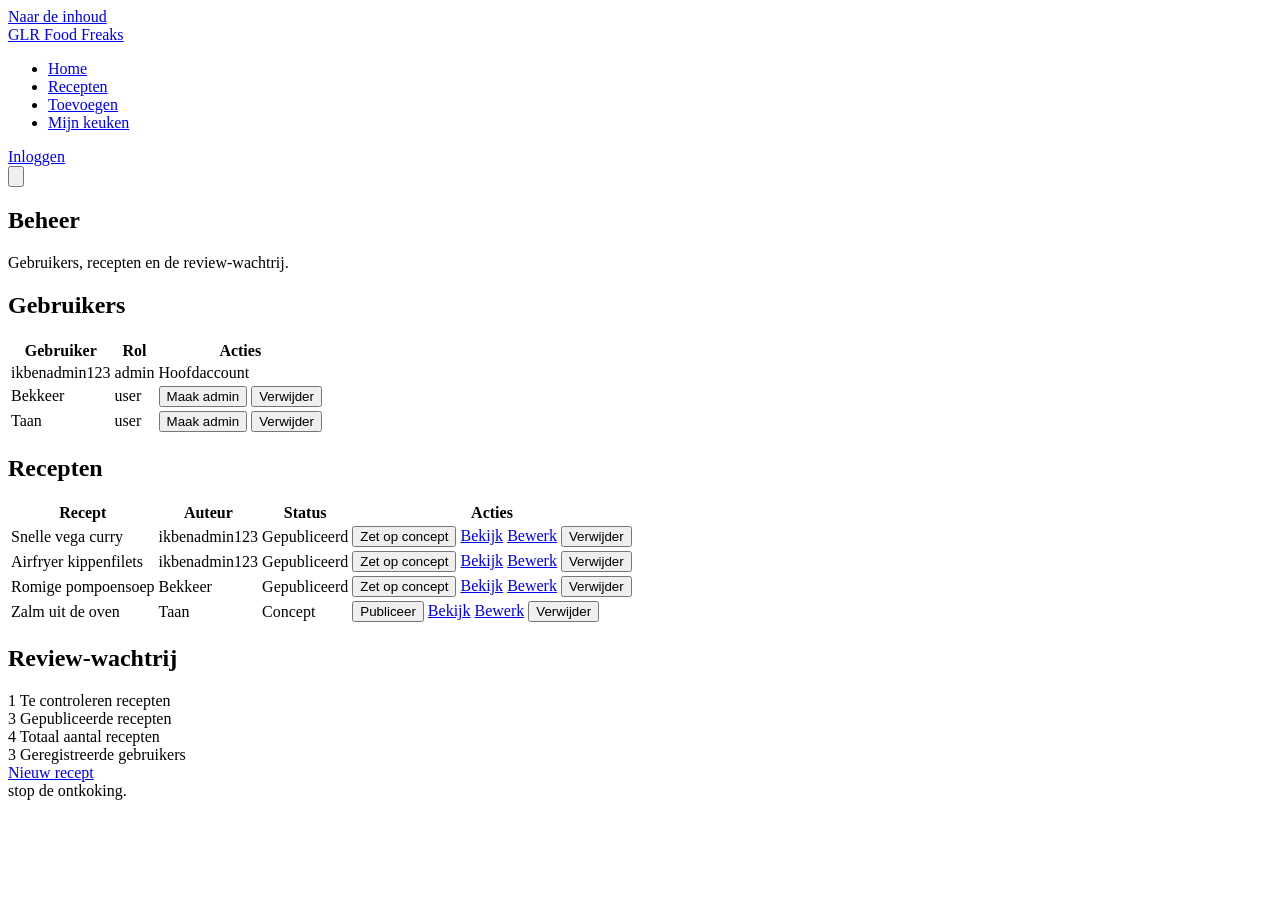
==== commit be0d9073: "code cleaning" ====
--- a/admin.html
+++ b/admin.html
@@ -1,63 +1,203 @@
 <!DOCTYPE html>
 <html lang="nl">
 <head>
-  <meta charset="UTF-8">
-  <meta name="viewport" content="width=device-width, initial-scale=1.0">
-  <meta name="color-scheme" content="dark light">
-  <title>Beheer – Food Freaks</title>
-  <link rel="stylesheet" href="css/style.css">
-  <script src="js/theme.js"></script>
-  <script src="js/auth.js" defer></script>
+    <meta charset="UTF-8">
+    <meta name="viewport" content="width=device-width, initial-scale=1.0">
+    <meta name="color-scheme" content="dark light">
+    <title>Beheer – Food Freaks</title>
+    
+    <link rel="stylesheet" href="css/style.css">
+    
+    <script src="js/theme.js"></script>
+    <script src="js/auth.js" defer></script>
 </head>
 <body>
-<a class="skip-link" href="#main">Naar de inhoud</a>
-<header class="site-header">
-  <div class="header-inner">
-    <a class="brand" href="index.html">GLR <span>Food Freaks</span></a>
-    <input class="nav-check" type="checkbox" id="navCheck" aria-label="Menu openen">
-    <label class="nav-toggle" for="navCheck" aria-hidden="true">☰</label>
-    <nav class="site-nav" aria-label="Hoofdmenu">
-      <ul class="nav-links"><li><a href="index.html">Home</a></li><li><a href="recepten.html">Recepten</a></li><li><a href="nieuw-recept.html">Toevoegen</a></li><li><a href="dashboard.html">Mijn keuken</a></li><li hidden><a href="admin.html" aria-current="page">Admin</a></li></ul>
-      <div class="nav-user"><a class="btn btn-outline btn-sm" href="login.html">Inloggen</a></div>
-    </nav>
-  </div>
-</header>
-<section class="page-hero">
-  <div class="page-hero-inner">
-    <h1>Beheer</h1>
-    <p>Gebruikers, recepten en de review-wachtrij.</p>
-  </div>
-</section>
-
-<main id="main" class="container">
-  <div class="admin-grid">
-    <div>
-      <section class="section" aria-labelledby="usersTitle">
-        <div class="section-heading"><h2 id="usersTitle">Gebruikers</h2></div>
-        <div class="table-wrap"><table>
-          <thead><tr><th scope="col">Gebruiker</th><th scope="col">Rol</th><th scope="col">Acties</th></tr></thead>
-          <tbody><tr><td class="cell-title">ikbenadmin123</td><td><span class="badge badge-accent">admin</span></td><td><span class="recipe-meta">Hoofdaccount</span></td></tr><tr><td class="cell-title">Bekkeer</td><td><span class="badge badge-muted">user</span></td><td><div class="cell-actions"><button class="btn btn-outline btn-sm" type="button">Maak admin</button><button class="btn btn-danger btn-sm" type="button">Verwijder</button></div></td></tr><tr><td class="cell-title">Taan</td><td><span class="badge badge-muted">user</span></td><td><div class="cell-actions"><button class="btn btn-outline btn-sm" type="button">Maak admin</button><button class="btn btn-danger btn-sm" type="button">Verwijder</button></div></td></tr></tbody>
-        </table></div>
-      </section>
-
-      <section class="section" aria-labelledby="contentTitle">
-        <div class="section-heading"><h2 id="contentTitle">Recepten</h2></div>
-        <div class="table-wrap"><table>
-          <thead><tr><th scope="col">Recept</th><th scope="col">Auteur</th><th scope="col">Status</th><th scope="col">Acties</th></tr></thead>
-          <tbody><tr><td class="cell-title">Snelle vega curry</td><td>ikbenadmin123</td><td><span class="badge badge-success">Gepubliceerd</span></td><td><div class="cell-actions"><button class="btn btn-outline btn-sm" type="button">Zet op concept</button><a class="btn btn-outline btn-sm" href="recept-detail.html">Bekijk</a><a class="btn btn-outline btn-sm" href="nieuw-recept.html">Bewerk</a><button class="btn btn-danger btn-sm" type="button">Verwijder</button></div></td></tr><tr><td class="cell-title">Airfryer kippenfilets</td><td>ikbenadmin123</td><td><span class="badge badge-success">Gepubliceerd</span></td><td><div class="cell-actions"><button class="btn btn-outline btn-sm" type="button">Zet op concept</button><a class="btn btn-outline btn-sm" href="recept-detail.html">Bekijk</a><a class="btn btn-outline btn-sm" href="nieuw-recept.html">Bewerk</a><button class="btn btn-danger btn-sm" type="button">Verwijder</button></div></td></tr><tr><td class="cell-title">Romige pompoensoep</td><td>Bekkeer</td><td><span class="badge badge-success">Gepubliceerd</span></td><td><div class="cell-actions"><button class="btn btn-outline btn-sm" type="button">Zet op concept</button><a class="btn btn-outline btn-sm" href="recept-detail.html">Bekijk</a><a class="btn btn-outline btn-sm" href="nieuw-recept.html">Bewerk</a><button class="btn btn-danger btn-sm" type="button">Verwijder</button></div></td></tr><tr><td class="cell-title">Zalm uit de oven</td><td>Taan</td><td><span class="badge badge-muted">Concept</span></td><td><div class="cell-actions"><button class="btn btn-outline btn-sm" type="button">Publiceer</button><a class="btn btn-outline btn-sm" href="recept-detail.html">Bekijk</a><a class="btn btn-outline btn-sm" href="nieuw-recept.html">Bewerk</a><button class="btn btn-danger btn-sm" type="button">Verwijder</button></div></td></tr></tbody>
-        </table></div>
-      </section>
-    </div>
-
-    <aside aria-labelledby="queueTitle">
-      <div class="section-heading"><h2 id="queueTitle">Review-wachtrij</h2></div>
-      <div class="stats"><div class="stat stat-highlight"><span class="stat-value">1</span><span class="stat-label">Te controleren recepten</span></div><div class="stat"><span class="stat-value">3</span><span class="stat-label">Gepubliceerde recepten</span></div><div class="stat"><span class="stat-value">4</span><span class="stat-label">Totaal aantal recepten</span></div><div class="stat"><span class="stat-value">3</span><span class="stat-label">Geregistreerde gebruikers</span></div></div>
-      <a href="nieuw-recept.html" class="btn btn-primary btn-block">Nieuw recept</a>
-    </aside>
-  </div>
-</main>
-<footer class="site-footer">
-  <div class="footer-inner"><span>GLR Food Freaks: stop de ontkoking.</span><span>Schoolproject</span></div>
-</footer>
+
+    <a class="skip-link" href="#main">Naar de inhoud</a>
+
+    <header class="site-header">
+        <div class="header-inner">
+            <a class="brand" href="index.html">GLR <span>Food Freaks</span></a>
+            
+            <input class="nav-check" type="checkbox" id="navCheck" aria-label="Menu openen">
+            <label class="nav-toggle" for="navCheck" aria-hidden="true">☰</label>
+            
+            <nav class="site-nav" aria-label="Hoofdmenu">
+                <ul class="nav-links">
+                    <li><a href="index.html">Home</a></li>
+                    <li><a href="recepten.html">Recepten</a></li>
+                    <li><a href="nieuw-recept.html">Toevoegen</a></li>
+                    <li><a href="dashboard.html">Mijn keuken</a></li>
+                    <li hidden><a href="admin.html" aria-current="page">Admin</a></li>
+                </ul>
+                <div class="nav-user">
+                    <a class="btn btn-outline btn-sm" href="login.html">Inloggen</a>
+                </div>
+            </nav>
+        </div>
+    </header>
+
+    <section class="page-hero">
+        <div class="page-hero-inner">
+            <h1>Beheer</h1>
+            <p>Gebruikers, recepten en de review-wachtrij.</p>
+        </div>
+    </section>
+
+    <main id="main" class="container">
+        <div class="admin-grid">
+            <div>
+                <section class="section" aria-labelledby="usersTitle">
+                    <div class="section-heading">
+                        <h2 id="usersTitle">Gebruikers</h2>
+                    </div>
+                    
+                    <div class="table-wrap">
+                        <table>
+                            <thead>
+                                <tr>
+                                    <th scope="col">Gebruiker</th>
+                                    <th scope="col">Rol</th>
+                                    <th scope="col">Acties</th>
+                                </tr>
+                            </thead>
+                            <tbody>
+                                <tr>
+                                    <td class="cell-title">ikbenadmin123</td>
+                                    <td><span class="badge badge-accent">admin</span></td>
+                                    <td><span class="recipe-meta">Hoofdaccount</span></td>
+                                </tr>
+                                <tr>
+                                    <td class="cell-title">Bekkeer</td>
+                                    <td><span class="badge badge-muted">user</span></td>
+                                    <td>
+                                        <div class="cell-actions">
+                                            <button class="btn btn-outline btn-sm" type="button">Maak admin</button>
+                                            <button class="btn btn-danger btn-sm" type="button">Verwijder</button>
+                                        </div>
+                                    </td>
+                                </tr>
+                                <tr>
+                                    <td class="cell-title">Taan</td>
+                                    <td><span class="badge badge-muted">user</span></td>
+                                    <td>
+                                        <div class="cell-actions">
+                                            <button class="btn btn-outline btn-sm" type="button">Maak admin</button>
+                                            <button class="btn btn-danger btn-sm" type="button">Verwijder</button>
+                                        </div>
+                                    </td>
+                                </tr>
+                            </tbody>
+                        </table>
+                    </div>
+                </section>
+
+                <section class="section" aria-labelledby="contentTitle">
+                    <div class="section-heading">
+                        <h2 id="contentTitle">Recepten</h2>
+                    </div>
+                    
+                    <div class="table-wrap">
+                        <table>
+                            <thead>
+                                <tr>
+                                    <th scope="col">Recept</th>
+                                    <th scope="col">Auteur</th>
+                                    <th scope="col">Status</th>
+                                    <th scope="col">Acties</th>
+                                </tr>
+                            </thead>
+                            <tbody>
+                                <tr>
+                                    <td class="cell-title">Snelle vega curry</td>
+                                    <td>ikbenadmin123</td>
+                                    <td><span class="badge badge-success">Gepubliceerd</span></td>
+                                    <td>
+                                        <div class="cell-actions">
+                                            <button class="btn btn-outline btn-sm" type="button">Zet op concept</button>
+                                            <a class="btn btn-outline btn-sm" href="recept-detail.html">Bekijk</a>
+                                            <a class="btn btn-outline btn-sm" href="nieuw-recept.html">Bewerk</a>
+                                            <button class="btn btn-danger btn-sm" type="button">Verwijder</button>
+                                        </div>
+                                    </td>
+                                </tr>
+                                <tr>
+                                    <td class="cell-title">Airfryer kippenfilets</td>
+                                    <td>ikbenadmin123</td>
+                                    <td><span class="badge badge-success">Gepubliceerd</span></td>
+                                    <td>
+                                        <div class="cell-actions">
+                                            <button class="btn btn-outline btn-sm" type="button">Zet op concept</button>
+                                            <a class="btn btn-outline btn-sm" href="recept-detail.html">Bekijk</a>
+                                            <a class="btn btn-outline btn-sm" href="nieuw-recept.html">Bewerk</a>
+                                            <button class="btn btn-danger btn-sm" type="button">Verwijder</button>
+                                        </div>
+                                    </td>
+                                </tr>
+                                <tr>
+                                    <td class="cell-title">Romige pompoensoep</td>
+                                    <td>Bekkeer</td>
+                                    <td><span class="badge badge-success">Gepubliceerd</span></td>
+                                    <td>
+                                        <div class="cell-actions">
+                                            <button class="btn btn-outline btn-sm" type="button">Zet op concept</button>
+                                            <a class="btn btn-outline btn-sm" href="recept-detail.html">Bekijk</a>
+                                            <a class="btn btn-outline btn-sm" href="nieuw-recept.html">Bewerk</a>
+                                            <button class="btn btn-danger btn-sm" type="button">Verwijder</button>
+                                        </div>
+                                    </td>
+                                </tr>
+                                <tr>
+                                    <td class="cell-title">Zalm uit de oven</td>
+                                    <td>Taan</td>
+                                    <td><span class="badge badge-muted">Concept</span></td>
+                                    <td>
+                                        <div class="cell-actions">
+                                            <button class="btn btn-outline btn-sm" type="button">Publiceer</button>
+                                            <a class="btn btn-outline btn-sm" href="recept-detail.html">Bekijk</a>
+                                            <a class="btn btn-outline btn-sm" href="nieuw-recept.html">Bewerk</a>
+                                            <button class="btn btn-danger btn-sm" type="button">Verwijder</button>
+                                        </div>
+                                    </td>
+                                </tr>
+                            </tbody>
+                        </table>
+                    </div>
+                </section>
+
+            </div>
+
+            <aside aria-labelledby="queueTitle">
+                <div class="section-heading">
+                    <h2 id="queueTitle">Review-wachtrij</h2>
+                </div>
+                
+                <div class="stats">
+                    <div class="stat stat-highlight">
+                        <span class="stat-value">1</span>
+                        <span class="stat-label">Te controleren recepten</span>
+                    </div>
+                    <div class="stat">
+                        <span class="stat-value">3</span>
+                        <span class="stat-label">Gepubliceerde recepten</span>
+                    </div>
+                    <div class="stat">
+                        <span class="stat-value">4</span>
+                        <span class="stat-label">Totaal aantal recepten</span>
+                    </div>
+                    <div class="stat">
+                        <span class="stat-value">3</span>
+                        <span class="stat-label">Geregistreerde gebruikers</span>
+                    </div>
+                </div>
+                <a href="nieuw-recept.html" class="btn btn-primary btn-block">Nieuw recept</a>
+            </aside>
+        </div>
+    </main>
+    <footer class="site-footer">
+        <div class="footer-inner">
+            <span>stop de ontkoking.</span>
+        </div>
+    </footer>
 </body>
-</html>+</html>
--- a/css/style.css
+++ b/css/style.css
@@ -1,430 +1,115 @@
-@import url('https://fonts.googleapis.com/css2?family=Inter:wght@400;500;600;700;800&display=swap');
-
-/* ==========================================================================
-   KookKracht-stijl voor GLR Food Freaks
-   Donkergroen, zandkleurige knoppen, foto-hero, pc én telefoon
-   ========================================================================== */
-:root {
-  color-scheme: dark;
-
-  --bg:            #0d1411;
-  --surface:       #141d19;
-  --surface-2:     #1a2520;
-  --surface-3:     #23312a;
-  --border:        #26352d;
-  --text:          #eef3ef;
-  --muted:         #92a499;
-
-  --accent:        #4a8c66;
-  --accent-strong: #66ab82;
-  --accent-ink:    #f3faf5;
-  --accent-soft:   rgba(74, 140, 102, .16);
-
-  --sand:          #dccdab;
-  --sand-strong:   #e8dcc0;
-  --sand-ink:      #2a2416;
-
-  --header-bg:     rgba(13, 20, 17, .92);
-  --hero-text:     #c9d4cc;
-  --row-hover:     rgba(255, 255, 255, .025);
-  --brand-filter:  grayscale(1) brightness(1.6);
-
-  --success:       #66ab82;
-  --success-soft:  rgba(102, 171, 130, .16);
-  --danger:        #ef7b72;
-  --danger-soft:   rgba(239, 123, 114, .14);
-
-  --font-display:  'Inter', system-ui, -apple-system, 'Segoe UI', sans-serif;
-  --font-body:     'Inter', system-ui, -apple-system, 'Segoe UI', sans-serif;
-
-  --radius:        12px;
-  --radius-sm:     8px;
-  --shadow:        0 14px 34px rgba(0, 0, 0, .45);
-  --ease:          .18s ease;
-  --header-h:      60px;
+@media (max-width: 860px) {
+  .theme-toggle {
+  order: 2;
+  margin-left: auto;
 }
 
-/* ==========================================================================
-   Licht thema (wordt gezet door js/theme.js via <html data-theme="light">)
-   ========================================================================== */
-:root[data-theme="light"] {
-  color-scheme: light;
-
-  --bg:            #f4f7f4;
-  --surface:       #ffffff;
-  --surface-2:     #eef3ee;
-  --surface-3:     #e0e9e2;
-  --border:        #d6e0d9;
-  --text:          #16211b;
-  --muted:         #5b6d62;
-
-  --accent:        #3d7a58;
-  --accent-strong: #2f6647;
-  --accent-ink:    #ffffff;
-  --accent-soft:   rgba(61, 122, 88, .12);
-
-  --sand:          #8a6b25;
-  --sand-strong:   #745a1c;
-  --sand-ink:      #ffffff;
-
-  --success:       #2f7a4f;
-  --success-soft:  rgba(47, 122, 79, .12);
-  --danger:        #c4453b;
-  --danger-soft:   rgba(196, 69, 59, .1);
-
-  --header-bg:     rgba(244, 247, 244, .92);
-  --hero-text:     #3e5046;
-  --row-hover:     rgba(0, 0, 0, .03);
-  --brand-filter:  grayscale(1) brightness(.35);
-  --shadow:        0 12px 30px rgba(22, 33, 27, .12);
+label.nav-toggle {
+  order: 3;
 }
-
-/* ==========================================================================
-   Base
-   ========================================================================== */
-*, *::before, *::after { box-sizing: border-box; margin: 0; padding: 0; }
-
-html { font-family: var(--font-body); font-size: clamp(16px, .35vw + 12.5px, 20px); background: var(--bg); color: var(--text); scroll-padding-top: calc(var(--header-h) + 1rem); -webkit-text-size-adjust: 100%; }
-body { min-height: 100vh; display: flex; flex-direction: column; line-height: 1.55; }
-main { flex: 1; }
-img { display: block; max-width: 100%; }
-a { color: inherit; text-decoration: none; }
-button, input, select, textarea { font: inherit; color: inherit; }
-button { cursor: pointer; }
-ul, ol { list-style: none; }
-h1, h2, h3 { font-family: var(--font-display); line-height: 1.15; font-weight: 700; letter-spacing: -.01em; }
-[hidden] { display: none !important; }
-
-:focus-visible { outline: 2px solid var(--sand); outline-offset: 2px; }
-
-.visually-hidden { position: absolute; width: 1px; height: 1px; overflow: hidden; clip: rect(0 0 0 0); white-space: nowrap; }
-.skip-link { position: absolute; left: 1rem; top: -4rem; z-index: 300; background: var(--sand); color: var(--sand-ink); padding: .5rem 1rem; border-radius: var(--radius-sm); font-weight: 600; }
-.skip-link:focus { top: 1rem; }
-.muted { color: var(--muted); }
-
-.container { width: 100%; max-width: 90rem; margin: 0 auto; padding: 2rem 1.25rem; }
-.container-narrow { max-width: 56rem; }
-
-/* ==========================================================================
-   Header & navigatie
-   ========================================================================== */
-.site-header { position: sticky; top: 0; z-index: 100; height: var(--header-h); background: var(--header-bg); backdrop-filter: blur(12px); border-bottom: 1px solid var(--border); }
-.header-inner { max-width: 90rem; height: 100%; margin: 0 auto; padding: 0 1.25rem; display: flex; align-items: center; justify-content: space-between; gap: 1rem; }
-.brand { display: inline-flex; align-items: center; gap: .55rem; font-weight: 700; font-size: 1.15rem; letter-spacing: -.01em; }
-.brand::before { content: "👨‍🍳"; font-size: 1.15rem; filter: var(--brand-filter); }
-.brand span { color: var(--sand); }
-
-.site-nav { display: flex; align-items: center; gap: 1.75rem; }
-.nav-links { display: flex; gap: .15rem; }
-.nav-links a { position: relative; display: block; padding: .5rem .85rem; font-size: .85rem; font-weight: 500; color: var(--muted); transition: color var(--ease); }
-.nav-links a:hover { color: var(--text); }
-.nav-links a[aria-current="page"] { color: var(--text); }
-.nav-links a[aria-current="page"]::after { content: ""; position: absolute; left: .85rem; right: .85rem; bottom: .1rem; height: 2px; border-radius: 2px; background: var(--accent-strong); }
-.nav-user { display: flex; align-items: center; gap: .6rem; font-size: .82rem; color: var(--muted); }
-.nav-user .btn-outline { background: var(--sand); border-color: var(--sand); color: var(--sand-ink); }
-.nav-user .btn-outline:hover { background: var(--sand-strong); border-color: var(--sand-strong); }
-.nav-toggle { display: none; background: none; border: 0; width: 40px; height: 40px; font-size: 1.3rem; color: var(--text); }
-
-@media (max-width: 860px) {
-  .nav-toggle { display: block; }
-  .site-nav { position: absolute; top: var(--header-h); left: 0; right: 0; flex-direction: column; align-items: stretch; gap: 1rem; padding: 1rem 1.25rem 1.25rem; background: var(--surface); border-bottom: 1px solid var(--border); display: none; }
-  .site-nav.is-open { display: flex; }
-  .nav-links { flex-direction: column; }
-  .nav-links a { padding: .7rem .25rem; font-size: .95rem; }
-  .nav-links a[aria-current="page"]::after { left: .25rem; right: auto; width: 24px; bottom: .35rem; }
-  .nav-user { justify-content: space-between; }
-}
-
-/* ==========================================================================
-   Knoppen
-   ========================================================================== */
-.btn { display: inline-flex; align-items: center; justify-content: center; gap: .4rem; padding: .65rem 1.2rem; border: 1px solid transparent; border-radius: var(--radius-sm); font-size: .88rem; font-weight: 600; line-height: 1.2; transition: background var(--ease), border-color var(--ease), transform var(--ease), color var(--ease); }
-.btn:active { transform: translateY(1px); }
-.btn:disabled { opacity: .45; cursor: not-allowed; }
-.btn-primary { background: var(--accent); color: var(--accent-ink); }
-.btn-primary:hover:not(:disabled) { background: var(--accent-strong); }
-.btn-outline { background: transparent; border-color: var(--border); color: var(--text); }
-.btn-outline:hover:not(:disabled) { background: var(--surface-2); border-color: var(--surface-3); }
-.btn-ghost { background: transparent; color: var(--muted); }
-.btn-ghost:hover:not(:disabled) { color: var(--text); background: var(--surface-2); }
-.btn-danger { background: var(--danger-soft); color: var(--danger); border-color: rgba(239, 123, 114, .3); }
-.btn-danger:hover:not(:disabled) { background: rgba(239, 123, 114, .24); }
-.btn-sm { padding: .38rem .8rem; font-size: .78rem; }
-.btn-block { width: 100%; }
-.btn-saved { background: var(--success-soft); color: var(--success); border-color: rgba(102, 171, 130, .35); }
-.icon-btn { flex: none; width: 38px; height: 38px; display: grid; place-items: center; background: transparent; border: 1px solid var(--border); border-radius: var(--radius-sm); color: var(--muted); transition: color var(--ease), border-color var(--ease), background var(--ease); }
-.icon-btn:hover { color: var(--danger); border-color: var(--danger); background: var(--danger-soft); }
-
-/* ==========================================================================
-   Page-hero, secties en home-hero met foto
-   ========================================================================== */
-.page-hero { background: var(--surface); border-bottom: 1px solid var(--border); }
-.page-hero-inner { max-width: 90rem; margin: 0 auto; padding: 1.75rem 1.25rem; }
-.page-hero h1 { font-size: clamp(1.6rem, 3.5vw, 2.2rem); }
-.page-hero p { margin-top: .35rem; color: var(--muted); font-size: .95rem; }
-.back-link { display: inline-block; margin-bottom: .6rem; font-size: .82rem; color: var(--muted); transition: color var(--ease); }
-.back-link::before { content: "← "; }
-.back-link:hover { color: var(--sand); }
-
-.section { margin-bottom: 2.5rem; }
-.section-heading { display: flex; justify-content: space-between; align-items: center; gap: 1rem; margin-bottom: 1rem; }
-.section-heading h2 { font-size: 1.25rem; }
-
-.hero { position: relative; overflow: hidden; background: radial-gradient(circle at 85% 30%, rgba(74, 140, 102, .2), transparent 55%), var(--surface); border-bottom: 1px solid var(--border); }
-.hero-inner { max-width: 90rem; margin: 0 auto; padding: 4.5rem 1.25rem; display: grid; grid-template-columns: minmax(0, .8fr) minmax(0, 1.2fr); gap: 3.5rem; align-items: center; }
-.hero-inner > div { max-width: 34rem; }
-.hero h1 { font-size: clamp(2.6rem, 5.5vw, 4.5rem); font-weight: 800; line-height: 1.05; margin-bottom: 1rem; }
-.hero h1 em { font-style: normal; color: var(--sand); }
-.hero p { max-width: 30rem; margin-bottom: 1.75rem; color: var(--hero-text); font-size: 1.05rem; }
-.hero-img { width: 100%; height: auto; aspect-ratio: 16 / 9; object-fit: cover; border-radius: 1.25rem; border: 1px solid var(--border); box-shadow: var(--shadow); }
-@media (max-width: 860px) {
-  .hero-inner { grid-template-columns: 1fr; gap: 1.75rem; padding: 1.75rem 1.25rem 2.25rem; }
-  .hero-img { order: -1; border-radius: var(--radius); }
-}
-
-.searchbar { background: var(--bg); border-bottom: 1px solid var(--border); }
-.searchbar-inner { max-width: 90rem; margin: 0 auto; padding: 1.5rem 1.25rem; }
-.search-row { display: flex; gap: .5rem; max-width: 42rem; padding: .35rem .35rem .35rem 1.1rem; background: var(--surface); border: 1px solid var(--border); border-radius: 99px; }
-.search-row .input { flex: 1; background: transparent; border: 0; padding: .5rem 0; border-radius: 0; }
-.search-row .input:focus { box-shadow: none; }
-.search-row .btn { border-radius: 99px; padding-inline: 1.3rem; }
-.quick-filters { display: flex; flex-wrap: wrap; align-items: center; gap: .5rem; margin-top: 1rem; font-size: .82rem; color: var(--muted); }
-
-/* ==========================================================================
-   Chips & badges
-   ========================================================================== */
-.chip { display: inline-flex; align-items: center; gap: .35rem; padding: .35rem .95rem; border: 1px solid var(--border); border-radius: 99px; background: var(--surface); font-size: .8rem; color: var(--text); transition: background var(--ease), border-color var(--ease), color var(--ease); }
-a.chip:hover, button.chip:hover { background: var(--accent-soft); border-color: var(--accent); color: var(--accent-strong); }
-.chip-active { background: var(--accent-soft); border-color: var(--accent); color: var(--accent-strong); }
-
-.badge { display: inline-block; padding: .15rem .6rem; border-radius: 99px; font-size: .72rem; font-weight: 600; }
-.badge-success { background: var(--success-soft); color: var(--success); }
-.badge-muted { background: var(--surface-3); color: var(--muted); }
-.badge-accent { background: var(--accent-soft); color: var(--accent-strong); }
-.badge-soft { background: var(--surface-3); color: var(--text); }
-
-/* ==========================================================================
-   Kaarten & receptenraster
-   ========================================================================== */
-.card { background: var(--surface); border: 1px solid var(--border); border-radius: var(--radius); overflow: hidden; }
-.card-body { padding: 1.25rem; }
-.card-title { font-size: 1.05rem; margin-bottom: .75rem; }
-
-.grid { display: grid; grid-template-columns: repeat(auto-fit, minmax(min(100%, 14rem), 1fr)); gap: 1.25rem; }
-.grid-compact { grid-template-columns: repeat(auto-fit, minmax(min(100%, 11rem), 1fr)); }
-
-.recipe-card { background: var(--surface-2); transition: transform var(--ease), border-color var(--ease), box-shadow var(--ease); }
-.recipe-card:hover, .recipe-card:focus-within { transform: translateY(-3px); border-color: var(--accent); box-shadow: var(--shadow); }
-.recipe-link { display: block; height: 100%; }
-.recipe-img { width: 100%; aspect-ratio: 4 / 3; object-fit: cover; background: var(--surface-3); }
-.recipe-info { display: grid; gap: .3rem; padding: .8rem .9rem .95rem; justify-items: start; }
-.recipe-title { font-size: .98rem; font-weight: 600; }
-.recipe-meta { font-size: .78rem; color: var(--muted); }
-.stars { color: var(--sand); letter-spacing: .08em; font-size: .8rem; }
-
-.empty-state { grid-column: 1 / -1; display: grid; justify-items: center; gap: .5rem; padding: 3rem 1.5rem; text-align: center; border: 1px dashed var(--border); border-radius: var(--radius); background: var(--surface); }
-.empty-state .empty-icon { font-size: 2.2rem; }
-.empty-state h3 { font-size: 1.15rem; }
-.empty-state p { max-width: 380px; color: var(--muted); font-size: .9rem; }
-.empty-state .btn { margin-top: .75rem; }
-
-/* ==========================================================================
-   Layouts (filter-zijbalk zoals in de mockup)
-   ========================================================================== */
-.layout-sidebar { display: grid; grid-template-columns: 240px minmax(0, 1fr); gap: 1.5rem; align-items: start; }
-.filters { position: sticky; top: calc(var(--header-h) + 1rem); background: var(--surface); }
-.filters summary { padding: 1rem 1.25rem; font-weight: 700; cursor: pointer; list-style: none; }
-.filters summary::-webkit-details-marker { display: none; }
-.filters-body { display: grid; gap: 1.1rem; padding: 0 1.25rem 1.25rem; }
-fieldset { border: 0; display: grid; gap: .4rem; }
-legend { padding: 0; margin-bottom: .4rem; font-size: .8rem; font-weight: 600; color: var(--muted); }
-.filters .field-label { font-size: .8rem; color: var(--muted); }
-.filters label[for] { font-size: .8rem; color: var(--muted); font-weight: 600; }
-@media (max-width: 900px) { .layout-sidebar { grid-template-columns: 1fr; } .filters { position: static; } }
-
-.results-head { display: flex; flex-wrap: wrap; align-items: center; justify-content: space-between; gap: .75rem; margin-bottom: 1rem; }
-.active-filters { display: flex; gap: .5rem; flex-wrap: wrap; }
-
-.dash-grid { display: grid; grid-template-columns: 1fr 1fr; gap: 2rem; align-items: start; }
-.admin-grid { display: grid; grid-template-columns: minmax(0, 1fr) 300px; gap: 2rem; align-items: start; }
-@media (max-width: 960px) { .dash-grid, .admin-grid { grid-template-columns: 1fr; } }
-
-.stats { display: grid; grid-template-columns: repeat(auto-fit, minmax(150px, 1fr)); gap: .85rem; margin-bottom: 2rem; }
-.admin-grid .stats { grid-template-columns: 1fr; margin-bottom: 1rem; }
-.stat { padding: 1.1rem 1.25rem; background: var(--surface); border: 1px solid var(--border); border-radius: var(--radius); }
-.stat-value { display: block; font-size: 1.9rem; font-weight: 800; }
-.stat-label { font-size: .8rem; color: var(--muted); }
-.stat-highlight { border-color: var(--accent); background: var(--accent-soft); }
-.stat-highlight .stat-value { color: var(--accent-strong); }
-
-/* ==========================================================================
-   Formulieren
-   ========================================================================== */
-.field { display: grid; gap: .4rem; margin-bottom: 1.1rem; }
-.field > label, .field-label { font-size: .82rem; font-weight: 600; }
-.input { width: 100%; padding: .7rem .9rem; background: var(--bg); border: 1px solid var(--border); border-radius: var(--radius-sm); font-size: .9rem; transition: border-color var(--ease), box-shadow var(--ease); }
-.input::placeholder { color: var(--muted); opacity: .7; }
-.input:hover { border-color: var(--surface-3); }
-.input:focus { outline: none; border-color: var(--accent); box-shadow: 0 0 0 3px var(--accent-soft); }
-.input[aria-invalid="true"] { border-color: var(--danger); box-shadow: 0 0 0 3px var(--danger-soft); }
-textarea.input { resize: vertical; min-height: 4.5rem; }
-select.input { appearance: auto; }
-.field-error { font-size: .8rem; color: var(--danger); }
-.form-alert { padding: .65rem .85rem; margin-bottom: 1rem; border: 1px solid rgba(239, 123, 114, .3); border-radius: var(--radius-sm); background: var(--danger-soft); color: var(--danger); font-size: .85rem; }
-.check { display: flex; align-items: center; gap: .55rem; padding: .15rem 0; font-size: .86rem; cursor: pointer; }
-.check input { width: 1rem; height: 1rem; accent-color: var(--accent); }
-.check-group { display: flex; flex-wrap: wrap; gap: .4rem 1.25rem; }
-input[type="range"] { width: 100%; accent-color: var(--accent); }
-.range-labels { display: flex; justify-content: space-between; font-size: .76rem; color: var(--muted); }
-
-.tabs { display: flex; flex-wrap: wrap; gap: .25rem; margin-bottom: 1.25rem; padding: .3rem; width: fit-content; max-width: 100%; background: var(--surface); border: 1px solid var(--border); border-radius: 99px; }
-.tab { display: flex; align-items: center; gap: .55rem; padding: .55rem 1.1rem; background: transparent; border: 0; border-radius: 99px; font-size: .85rem; font-weight: 500; color: var(--muted); transition: background var(--ease), color var(--ease); }
-.tab:hover { color: var(--text); }
-.tab[aria-selected="true"] { background: var(--accent); color: var(--accent-ink); }
-.tab-num { display: grid; place-items: center; width: 22px; height: 22px; border-radius: 50%; background: var(--surface-3); color: var(--muted); font-size: .72rem; font-weight: 700; }
-.tab[aria-selected="true"] .tab-num { background: var(--accent-ink); color: var(--accent); }
-.panel-title { margin-bottom: 1.25rem; font-size: 1.15rem; }
-.form-actions { display: flex; flex-wrap: wrap; justify-content: space-between; gap: .75rem; margin-top: 1.25rem; }
-.form-actions-right { display: flex; gap: .5rem; }
-
-.dynamic-list { display: grid; gap: .6rem; margin-bottom: .75rem; }
-.dynamic-row { display: flex; gap: .5rem; align-items: flex-start; }
-.input-amount { width: 130px; flex: none; }
-.step-number { flex: none; display: grid; place-items: center; width: 30px; height: 30px; margin-top: .45rem; border-radius: 50%; background: var(--accent); color: var(--accent-ink); font-size: .78rem; font-weight: 700; }
-.dynamic-row .input { flex: 1; min-width: 0; }
-.dynamic-row .input-amount { flex: none; }
-.dynamic-row .icon-btn { margin-top: .12rem; }
-@media (max-width: 520px) { .input-amount { width: 96px; } }
-
-.upload-zone { position: relative; display: grid; place-items: center; gap: .3rem; min-height: 150px; padding: 1rem; border: 1px dashed var(--surface-3); border-radius: var(--radius); background: var(--bg); color: var(--muted); text-align: center; font-size: .86rem; cursor: pointer; transition: border-color var(--ease), background var(--ease); }
-.upload-zone:hover, .upload-zone:focus-within { border-color: var(--accent); background: var(--accent-soft); color: var(--text); }
-.upload-preview { display: grid; gap: .6rem; }
-.upload-preview img { width: 100%; max-height: 240px; object-fit: cover; border-radius: var(--radius); border: 1px solid var(--border); }
-
-/* ==========================================================================
-   Receptdetail
-   ========================================================================== */
-.detail { display: grid; grid-template-columns: minmax(0, 1fr) minmax(0, 2fr); gap: 2rem; align-items: start; }
-@media (max-width: 800px) { .detail { grid-template-columns: 1fr; } }
-.detail-side { display: grid; gap: 1rem; }
-.detail-img { width: 100%; aspect-ratio: 4 / 3; object-fit: cover; border-radius: var(--radius); border: 1px solid var(--border); }
-.meta-list { display: flex; flex-wrap: wrap; gap: .5rem; }
-.author { display: flex; align-items: center; gap: .75rem; }
-.author-name { font-size: .9rem; font-weight: 600; }
-.avatar { flex: none; display: grid; place-items: center; width: 34px; height: 34px; border-radius: 50%; background: var(--surface-3); color: var(--sand); font-size: .8rem; font-weight: 700; }
-.detail-main > section { margin-top: 2rem; }
-.detail-main h1 { font-size: clamp(1.8rem, 4vw, 2.5rem); margin-bottom: .4rem; }
-.detail-main h2 { font-size: 1.1rem; margin-bottom: .85rem; color: var(--sand); }
-.notice { padding: .6rem .9rem; margin-bottom: 1rem; border-radius: var(--radius-sm); background: var(--accent-soft); color: var(--accent-strong); font-size: .85rem; }
-
-.checklist { display: grid; grid-template-columns: repeat(auto-fill, minmax(230px, 1fr)); gap: .5rem .75rem; }
-.checklist .check { padding: .2rem 0; }
-.checklist input[type="checkbox"] { border-radius: 50%; }
-.checklist input:checked + span { color: var(--muted); text-decoration: line-through; }
-
-.stepper { padding: 1.1rem 1.25rem; background: var(--surface); border: 1px solid var(--border); border-radius: var(--radius); }
-.stepper-nav { display: flex; flex-wrap: wrap; gap: .4rem; margin-bottom: 1rem; }
-.step-dot { width: 34px; height: 34px; border-radius: 50%; border: 1px solid var(--border); background: var(--surface-2); font-size: .82rem; font-weight: 600; color: var(--muted); transition: background var(--ease), color var(--ease), border-color var(--ease); }
-.step-dot:hover { border-color: var(--accent); color: var(--text); }
-.step-dot[aria-current="true"] { background: var(--accent); border-color: var(--accent); color: var(--accent-ink); }
-.stepper-label { margin-bottom: .35rem; font-size: .85rem; font-weight: 600; color: var(--accent-strong); }
-.stepper-text { min-height: 3.2rem; line-height: 1.7; }
-.stepper-controls { display: flex; justify-content: space-between; margin-top: 1rem; }
-
-.comment { display: flex; gap: .75rem; padding: .85rem 1rem; margin-bottom: .6rem; background: var(--surface); border: 1px solid var(--border); border-radius: var(--radius); }
-.comment-name { font-size: .85rem; font-weight: 600; }
-.comment-text { margin-top: .15rem; font-size: .88rem; color: var(--muted); overflow-wrap: anywhere; }
-.comment-form { display: flex; gap: .5rem; margin-top: 1rem; }
-.comment-form .input { flex: 1; }
-
-/* ==========================================================================
-   Tabellen
-   ========================================================================== */
-.table-wrap { overflow-x: auto; background: var(--surface); border: 1px solid var(--border); border-radius: var(--radius); }
-table { width: 100%; border-collapse: collapse; font-size: .86rem; }
-th { padding: .7rem 1rem; text-align: left; font-size: .76rem; font-weight: 600; color: var(--muted); background: var(--surface-2); white-space: nowrap; }
-td { padding: .7rem 1rem; border-top: 1px solid var(--border); vertical-align: middle; }
-tbody tr { transition: background var(--ease); }
-tbody tr:hover { background: var(--row-hover); }
-.cell-title { font-weight: 600; }
-.cell-actions { display: flex; flex-wrap: wrap; gap: .4rem; }
-.table-empty { padding: 1.5rem 1rem; text-align: center; color: var(--muted); }
-.list-plain > li { display: flex; justify-content: space-between; align-items: center; gap: .75rem; padding: .6rem 0; border-bottom: 1px solid var(--border); font-size: .88rem; }
-.list-plain > li:last-child { border-bottom: 0; }
-.list-plain a:hover { color: var(--sand); }
-
-/* ==========================================================================
-   Inloggen
-   ========================================================================== */
-.login-page { display: grid; place-items: center; min-height: 100vh; padding: 1.5rem; background: radial-gradient(circle at 20% 0%, rgba(74, 140, 102, .18), transparent 55%), var(--bg); }
-.login-box { width: 100%; max-width: 400px; }
-.login-logo { margin-bottom: 1.75rem; text-align: center; }
-.login-logo h1 { font-size: 2rem; font-weight: 800; }
-.login-logo h1 span { color: var(--sand); }
-.login-logo p { margin-top: .25rem; color: var(--muted); font-size: .9rem; }
-.login-tabs { display: grid; grid-template-columns: 1fr 1fr; border-bottom: 1px solid var(--border); }
-.login-tab { padding: .9rem; background: var(--surface); border: 0; font-size: .9rem; font-weight: 500; color: var(--muted); transition: background var(--ease), color var(--ease); }
-.login-tab:hover { color: var(--text); }
-.login-tab[aria-selected="true"] { background: var(--accent); color: var(--accent-ink); }
-.login-form { padding: 1.5rem; }
-.login-hint { margin-top: 1rem; text-align: center; font-size: .85rem; color: var(--muted); }
-.login-hint button { background: none; border: 0; color: var(--accent-strong); font-weight: 600; text-decoration: underline; }
-
-/* ==========================================================================
-   Feedback: toast, dialog
-   ========================================================================== */
-.toast-stack { position: fixed; right: 1rem; bottom: 1rem; z-index: 400; display: grid; gap: .5rem; max-width: calc(100vw - 2rem); }
-.toast { padding: .75rem 1rem; border: 1px solid var(--border); border-left-width: 4px; border-radius: var(--radius-sm); background: var(--surface-2); box-shadow: var(--shadow); font-size: .88rem; animation: toast-in .2s ease; }
-.toast-success { border-left-color: var(--success); }
-.toast-error { border-left-color: var(--danger); }
-.toast-info { border-left-color: var(--sand); }
-@keyframes toast-in { from { opacity: 0; transform: translateY(8px); } to { opacity: 1; transform: none; } }
-
-.dialog { margin: auto; width: min(420px, calc(100vw - 2rem)); padding: 1.5rem; background: var(--surface-2); border: 1px solid var(--border); border-radius: var(--radius); color: var(--text); box-shadow: var(--shadow); }
-.dialog::backdrop { background: rgba(4, 8, 6, .75); }
-.dialog p { margin-bottom: 1.25rem; }
-.dialog-actions { display: flex; justify-content: flex-end; gap: .5rem; }
-
-.site-footer { border-top: 1px solid var(--border); background: var(--surface); }
-.footer-inner { max-width: 90rem; margin: 0 auto; padding: 1.5rem 1.25rem; display: flex; flex-wrap: wrap; justify-content: space-between; gap: .5rem; font-size: .8rem; color: var(--muted); }
-
-/* ==========================================================================
-   Thema-knop (zon / maan)
-   ========================================================================== */
-.theme-toggle { flex: none; display: grid; place-items: center; width: 38px; height: 38px; background: var(--surface-2); border: 1px solid var(--border); border-radius: 50%; color: var(--sand); transition: background var(--ease), border-color var(--ease), transform var(--ease); }
-.theme-toggle:hover { background: var(--surface-3); border-color: var(--sand); transform: rotate(18deg); }
-.theme-toggle svg { width: 20px; height: 20px; }
-.theme-toggle-float { position: fixed; top: 1rem; right: 1rem; z-index: 200; }
-@media (max-width: 860px) {
-  .theme-toggle { order: 2; margin-left: auto; }
-  label.nav-toggle { order: 3; }
 }
 
 @media (prefers-reduced-motion: reduce) {
-  *, *::before, *::after { transition: none !important; animation: none !important; }
+  *, *: : before, *: : after {
+  transition: none !important;
+  animation: none !important;
+}
 }
 
-/* ==========================================================================
-   Statische versie: menu zonder JavaScript, stappenlijst, loginlayout
-   ========================================================================== */
-.field-flush { margin-bottom: 0; }
-.nav-check { position: absolute; opacity: 0; pointer-events: none; }
-label.nav-toggle { display: none; place-items: center; cursor: pointer; font-size: 1.3rem; }
-@media (max-width: 860px) {
-  label.nav-toggle { display: grid; }
-  .nav-check:checked ~ .site-nav { display: flex; }
-  .nav-check:focus-visible ~ .nav-toggle { outline: 2px solid var(--sand); outline-offset: 2px; }
+/* Kleine layouts en statische onderdelen */
+.field-flush {
+  margin-bottom: 0;
 }
 
-.step-list { display: grid; gap: .7rem; counter-reset: step; }
-.step-list li { counter-increment: step; display: flex; gap: .9rem; align-items: flex-start; padding: .35rem 0; line-height: 1.65; }
-.step-list li::before { content: counter(step); flex: none; display: grid; place-items: center; width: 28px; height: 28px; border-radius: 50%; background: var(--sand); color: var(--sand-ink); font-size: .78rem; font-weight: 700; }
+.nav-check {
+  position: absolute;
+  opacity: 0;
+  pointer-events: none;
+}
 
-.form-section + .form-section { margin-top: 1.25rem; }
-.form-section h2 { display: flex; align-items: center; gap: .6rem; }
-.form-section h2 .tab-num { background: var(--accent); color: var(--accent-ink); }
+label.nav-toggle {
+  display: none;
+  place-items: center;
+  cursor: pointer;
+  font-size: 1.3rem;
+}
 
-.login-box-wide { max-width: 860px; }
-.auth-grid { display: grid; grid-template-columns: 1fr 1fr; gap: 1.25rem; }
-.login-form h2 { margin-bottom: 1.1rem; font-size: 1.2rem; }
-@media (max-width: 760px) { .auth-grid { grid-template-columns: 1fr; } }+@media (max-width: 860px) {
+  label.nav-toggle {
+  display: grid;
+}
+
+.nav-check: checked ~ .site-nav {
+  display: flex;
+}
+
+.nav-check: focus-visible ~ .nav-toggle {
+  outline: 2px solid var(--sand);
+  outline-offset: 2px;
+}
+}
+
+.step-list {
+  display: grid;
+  gap: .7rem;
+  counter-reset: step;
+}
+
+.step-list li {
+  counter-increment: step;
+  display: flex;
+  gap: .9rem;
+  align-items: flex-start;
+  padding: .35rem 0;
+  line-height: 1.65;
+}
+
+.step-list li: : before {
+  content: counter(step);
+  flex: none;
+  display: grid;
+  place-items: center;
+  width: 28px;
+  height: 28px;
+  border-radius: 50%;
+  background: var(--sand);
+  color: var(--sand-ink);
+  font-size: .78rem;
+  font-weight: 700;
+}
+
+.form-section + .form-section {
+  margin-top: 1.25rem;
+}
+
+.form-section h2 {
+  display: flex;
+  align-items: center;
+  gap: .6rem;
+}
+
+.form-section h2 .tab-num {
+  background: var(--accent);
+  color: var(--accent-ink);
+}
+
+.login-box-wide {
+  max-width: 860px;
+}
+
+.auth-grid {
+  display: grid;
+  grid-template-columns: 1fr 1fr;
+  gap: 1.25rem;
+}
+
+.login-form h2 {
+  margin-bottom: 1.1rem;
+  font-size: 1.2rem;
+}
+
+@media (max-width: 760px) {
+  .auth-grid {
+  grid-template-columns: 1fr;
+}
+}
